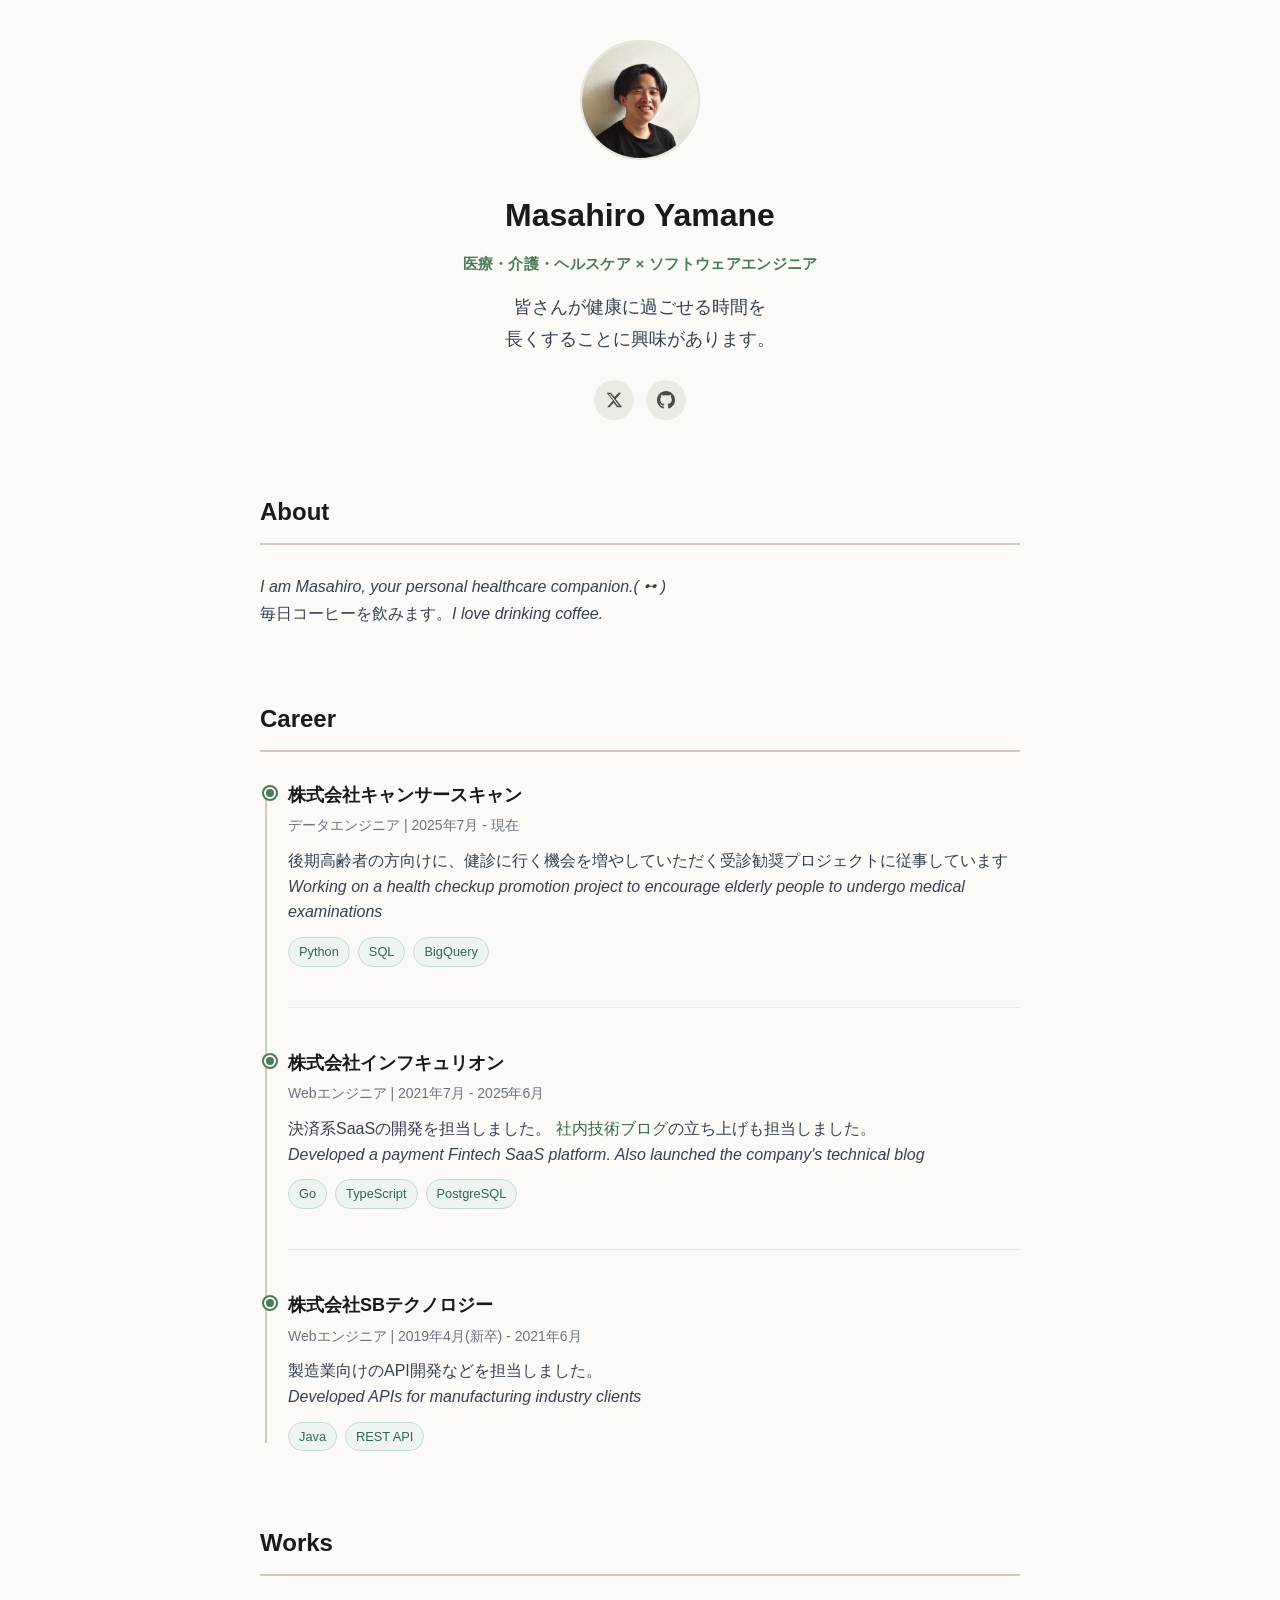
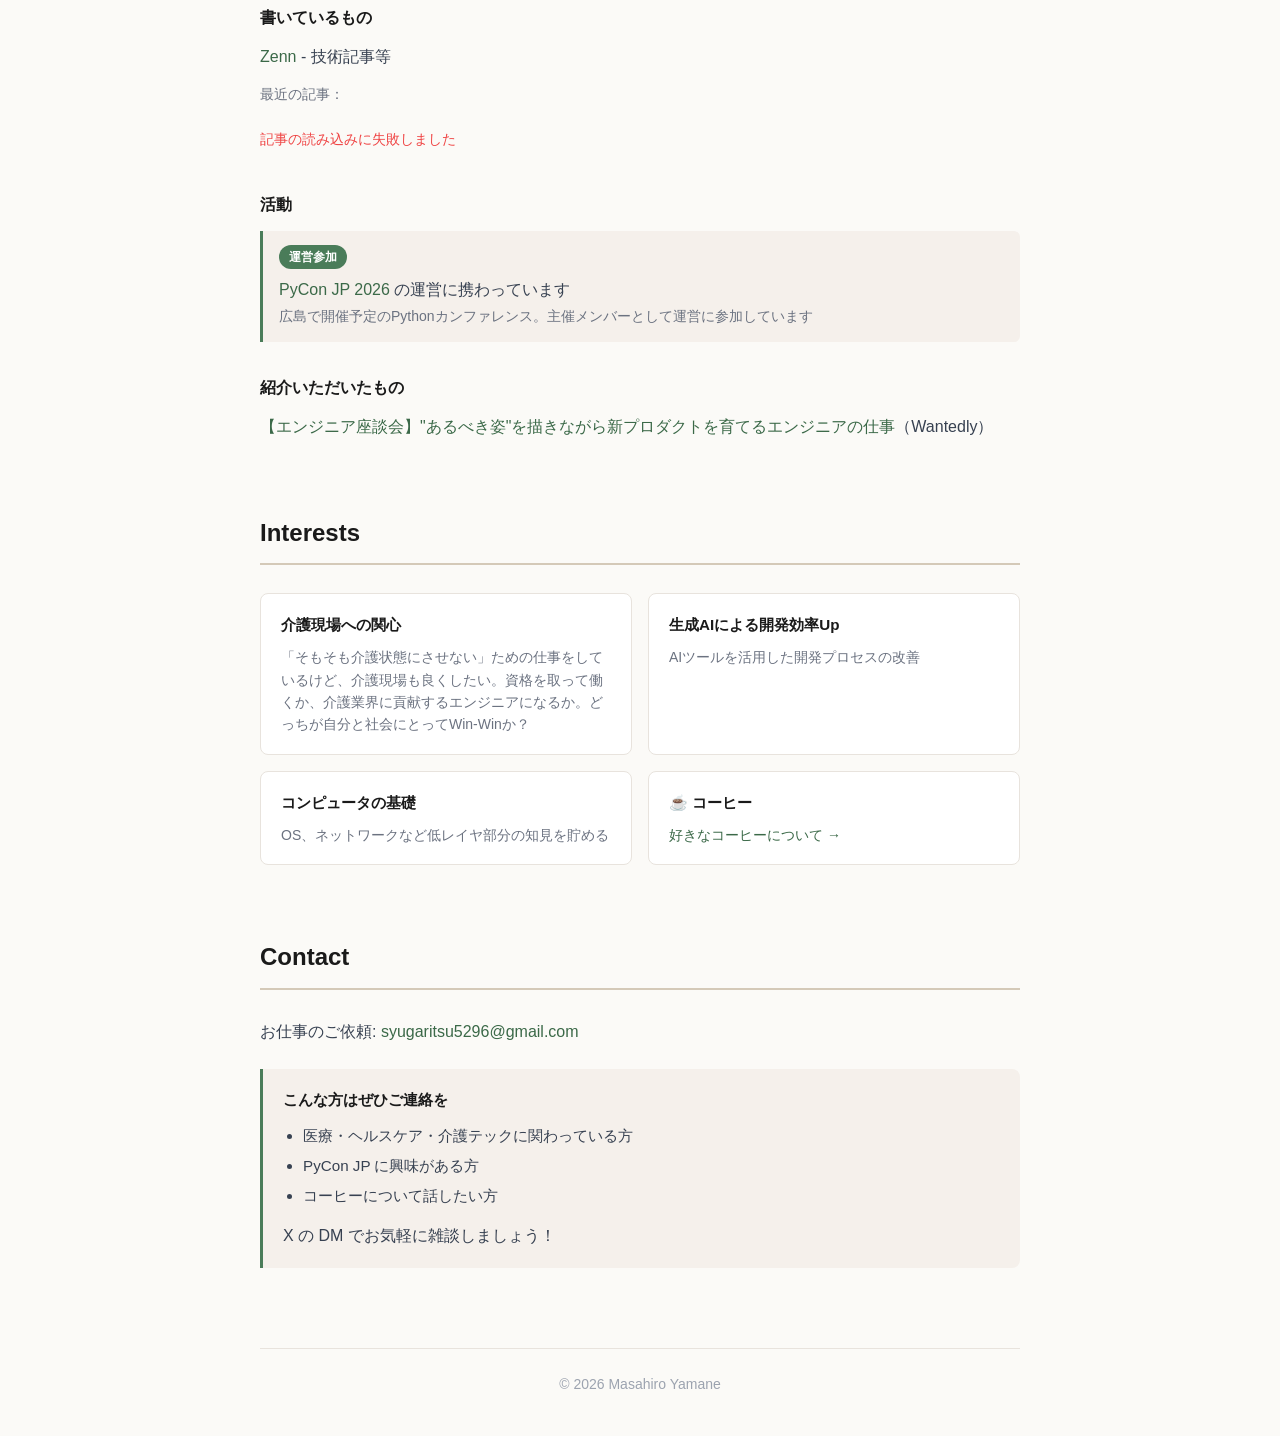
==== index.html @ 502acc9d "ポートフォリオサイトのデザインを強化し、ファーストビューのキャッチコピーやSNSリンクを追加。経歴セクションをタイムライン形式に変更し、スキルバッジを導入。興味セクションを新設し、全体のスタイルを調整" ====
<!DOCTYPE html>
<html lang="ja">
<head>
    <meta charset="UTF-8">
    <meta name="viewport" content="width=device-width, initial-scale=1.0">
    <meta name="description" content="Masahiro Yamane - Software Engineer">
    <title>Masahiro Yamane(山根正大)</title>

    <!-- Favicon -->
    <link rel="icon" type="image/x-icon" href="images/favicon.ico">
    <link rel="icon" type="image/png" sizes="32x32" href="images/favicon.png">
    <link rel="apple-touch-icon" sizes="180x180" href="images/favicon.png">

    <link rel="stylesheet" href="styles.css">
</head>
<body>
    <div class="container">
        <header>
            <div class="header-content">
                <div class="profile-image">
                    <img src="images/profile.jpg" alt="プロフィール写真">
                </div>
                <h1>Masahiro Yamane</h1>
                <p class="tagline">医療・介護・ヘルスケア × ソフトウェアエンジニア</p>
                <p class="catchphrase">皆さんが健康に過ごせる時間を<br>長くすることに興味があります。</p>
                <ul class="social-links">
                    <li>
                        <a href="https://twitter.com/hirosuban" target="_blank" class="social-icon" aria-label="X (@hirosuban)">
                            <svg xmlns="http://www.w3.org/2000/svg" width="18" height="18" viewBox="0 0 24 24" fill="currentColor" aria-hidden="true">
                                <path d="M18.244 2.25h3.308l-7.227 8.26 8.502 11.24H16.17l-4.714-6.231-5.401 6.231H2.744l7.732-8.906L2.25 2.25H8.08l4.261 5.633 5.903-5.633zm-1.161 17.52h1.833L7.084 4.126H5.117z"/>
                            </svg>
                        </a>
                    </li>
                    <li>
                        <a href="https://github.com/hirosuban" target="_blank" class="social-icon" aria-label="GitHub (@hirosuban)">
                            <svg xmlns="http://www.w3.org/2000/svg" width="18" height="18" viewBox="0 0 24 24" fill="currentColor" aria-hidden="true">
                                <path d="M12 0c-6.626 0-12 5.373-12 12 0 5.302 3.438 9.8 8.207 11.387.599.111.793-.261.793-.577v-2.234c-3.338.726-4.033-1.416-4.033-1.416-.546-1.387-1.333-1.756-1.333-1.756-1.089-.745.083-.729.083-.729 1.205.084 1.839 1.237 1.839 1.237 1.07 1.834 2.807 1.304 3.492.997.107-.775.418-1.305.762-1.604-2.665-.305-5.467-1.334-5.467-5.931 0-1.311.469-2.381 1.236-3.221-.124-.303-.535-1.524.117-3.176 0 0 1.008-.322 3.301 1.23.957-.266 1.983-.399 3.003-.404 1.02.005 2.047.138 3.006.404 2.291-1.552 3.297-1.23 3.297-1.23.653 1.653.242 2.874.118 3.176.77.84 1.235 1.911 1.235 3.221 0 4.609-2.807 5.624-5.479 5.921.43.372.823 1.102.823 2.222v3.293c0 .319.192.694.801.576 4.765-1.589 8.199-6.086 8.199-11.386 0-6.627-5.373-12-12-12z"/>
                            </svg>
                        </a>
                    </li>
                </ul>
            </div>
        </header>

        <main>
            <!-- About Section -->
            <section id="about">
                <h2>About</h2>
                <p>
                    <em>I am Masahiro, your personal healthcare companion.( ꕹ )</em><br>
                    毎日コーヒーを飲みます。<em>I love drinking coffee.</em>
                </p>
            </section>

            <!-- Career Section -->
            <section id="career">
                <h2>Career</h2>
                <div class="timeline">
                    <div class="timeline-item">
                        <div class="timeline-dot"></div>
                        <div class="timeline-content">
                            <h3>株式会社キャンサースキャン</h3>
                            <p class="role">データエンジニア | 2025年7月 - 現在</p>
                            <p class="description">
                                後期高齢者の方向けに、健診に行く機会を増やしていただく受診勧奨プロジェクトに従事しています<br>
                                <em>Working on a health checkup promotion project to encourage elderly people to undergo medical examinations</em>
                            </p>
                            <div class="skill-badges">
                                <span class="badge">Python</span>
                                <span class="badge">SQL</span>
                                <span class="badge">BigQuery</span>
                            </div>
                        </div>
                    </div>
                    <div class="timeline-item">
                        <div class="timeline-dot"></div>
                        <div class="timeline-content">
                            <h3>株式会社インフキュリオン</h3>
                            <p class="role">Webエンジニア | 2021年7月 - 2025年6月</p>
                            <p class="description">
                                決済系SaaSの開発を担当しました。
                                <a href="https://ic-techblog.hatenablog.com/" target="_blank">社内技術ブログ</a>の立ち上げも担当しました。<br>
                                <em>Developed a payment Fintech SaaS platform. Also launched the company's technical blog</em>
                            </p>
                            <div class="skill-badges">
                                <span class="badge">Go</span>
                                <span class="badge">TypeScript</span>
                                <span class="badge">PostgreSQL</span>
                            </div>
                        </div>
                    </div>
                    <div class="timeline-item">
                        <div class="timeline-dot"></div>
                        <div class="timeline-content">
                            <h3>株式会社SBテクノロジー</h3>
                            <p class="role">Webエンジニア | 2019年4月(新卒) - 2021年6月</p>
                            <p class="description">
                                製造業向けのAPI開発などを担当しました。<br>
                                <em>Developed APIs for manufacturing industry clients</em>
                            </p>
                            <div class="skill-badges">
                                <span class="badge">Java</span>
                                <span class="badge">REST API</span>
                            </div>
                        </div>
                    </div>
                </div>
            </section>

            <!-- Works Section -->
            <section id="works">
                <h2>Works</h2>
                <div class="work-category">
                    <h3>書いているもの</h3>
                    <div class="work-item">
                        <a href="https://zenn.dev/kannna5296" target="_blank">Zenn</a> - 技術記事等
                    </div>
                    <div class="recent-articles-label">
                        最近の記事：<span id="days-since-post" class="days-since-post"></span>
                    </div>
                    <div id="zenn-articles" class="zenn-articles-list">
                        <div class="loading-text">読み込み中...</div>
                    </div>
                </div>
                <div class="work-category">
                    <h3>活動</h3>
                    <div class="work-item featured-work">
                        <span class="work-badge">運営参加</span>
                        <div class="featured-work-content">
                            <a href="https://2026.pycon.jp/" target="_blank">PyCon JP 2026</a> の運営に携わっています<br>
                            <span class="featured-work-desc">広島で開催予定のPythonカンファレンス。主催メンバーとして運営に参加しています</span>
                        </div>
                    </div>
                </div>
                <div class="work-category">
                    <h3>紹介いただいたもの</h3>
                    <div class="work-item">
                        <a href="https://www.wantedly.com/companies/infcurion/post_articles/379217" target="_blank">【エンジニア座談会】"あるべき姿"を描きながら新プロダクトを育てるエンジニアの仕事</a>（Wantedly）
                    </div>
                </div>
            </section>

            <!-- Interests Section -->
            <section id="interests">
                <h2>Interests</h2>
                <div class="interests-grid">
                    <div class="interest-card">
                        <h3>介護現場への関心</h3>
                        <p>「そもそも介護状態にさせない」ための仕事をしているけど、介護現場も良くしたい。資格を取って働くか、介護業界に貢献するエンジニアになるか。どっちが自分と社会にとってWin-Winか？</p>
                    </div>
                    <div class="interest-card">
                        <h3>生成AIによる開発効率Up</h3>
                        <p>AIツールを活用した開発プロセスの改善</p>
                    </div>
                    <div class="interest-card">
                        <h3>コンピュータの基礎</h3>
                        <p>OS、ネットワークなど低レイヤ部分の知見を貯める</p>
                    </div>
                    <div class="interest-card">
                        <h3>☕ コーヒー</h3>
                        <p><a href="coffee-research.html">好きなコーヒーについて →</a></p>
                    </div>
                </div>
            </section>

            <!-- Contact Section -->
            <section id="contact">
                <h2>Contact</h2>
                <p>お仕事のご依頼: <a href="mailto:syugaritsu5296@gmail.com">syugaritsu5296@gmail.com</a></p>
                <div class="contact-callout">
                    <p class="contact-callout-title">こんな方はぜひご連絡を</p>
                    <ul>
                        <li>医療・ヘルスケア・介護テックに関わっている方</li>
                        <li>PyCon JP に興味がある方</li>
                        <li>コーヒーについて話したい方</li>
                    </ul>
                    <p>X の DM でお気軽に雑談しましょう！</p>
                </div>
            </section>
        </main>

        <footer>
            <p>&copy; 2026 Masahiro Yamane</p>
        </footer>
    </div>
    <script src="script.js"></script>
</body>
</html>
---- styles.css ----
/* ========================================
   リセット & 基本設定
   ======================================== */
* {
    margin: 0;
    padding: 0;
    box-sizing: border-box;
}

html {
    scroll-behavior: smooth;
}

body {
    font-family: -apple-system, BlinkMacSystemFont, "Segoe UI", "Noto Sans JP", "Hiragino Kaku Gothic ProN", "Yu Gothic", sans-serif;
    font-size: 16px;
    line-height: 1.7;
    color: #1a1a1a;
    background-color: #fbfaf7;
    -webkit-font-smoothing: antialiased;
    -moz-osx-font-smoothing: grayscale;
}

/* ========================================
   コンテナ & レイアウト
   ======================================== */
.container {
    max-width: 800px;
    margin: 0 auto;
    padding: 40px 20px;
}

/* ========================================
   リンク
   ======================================== */
a {
    color: #3b6948;
    text-decoration: none;
    transition: color 0.2s ease;
}

a:hover {
    color: #2d5238;
    text-decoration: underline;
}

/* ========================================
   ヘッダー
   ======================================== */
header {
    margin-bottom: 72px;
}

.header-content {
    text-align: center;
}

.profile-image {
    margin-bottom: 20px;
}

.profile-image img {
    width: 120px;
    height: 120px;
    border-radius: 50%;
    object-fit: cover;
    border: 2px solid #e8e3dd;
}

h1 {
    font-size: 2rem;
    font-weight: 700;
    margin-bottom: 8px;
    color: #1a1a1a;
}

.tagline {
    font-size: 0.95rem;
    color: #4a7c59;
    font-weight: 600;
    margin-bottom: 16px;
    letter-spacing: 0.02em;
}

.catchphrase {
    font-size: 1.1rem;
    color: #374151;
    font-weight: 500;
    line-height: 1.8;
    margin-bottom: 24px;
    max-width: 480px;
    margin-left: auto;
    margin-right: auto;
}

/* ========================================
   ソーシャルアイコン
   ======================================== */
.social-links {
    list-style: none;
    display: flex;
    justify-content: center;
    gap: 12px;
    margin-top: 8px;
}

.social-icon {
    display: inline-flex;
    align-items: center;
    justify-content: center;
    width: 40px;
    height: 40px;
    border-radius: 50%;
    background-color: #edeae3;
    color: #4a4a4a;
    text-decoration: none;
    transition: background-color 0.2s ease, color 0.2s ease;
}

.social-icon:hover {
    background-color: #4a7c59;
    color: #ffffff;
    text-decoration: none;
}

/* ========================================
   セクション
   ======================================== */
section {
    margin-bottom: 72px;
}

section h2 {
    font-size: 1.5rem;
    font-weight: 600;
    margin-bottom: 28px;
    color: #1a1a1a;
    border-bottom: 2px solid #d4c9b8;
    padding-bottom: 10px;
}

section p {
    margin-bottom: 16px;
    color: #374151;
}

/* ========================================
   タイムライン（Career）
   ======================================== */
.timeline {
    position: relative;
    padding-left: 28px;
}

.timeline::before {
    content: '';
    position: absolute;
    left: 5px;
    top: 8px;
    bottom: 8px;
    width: 2px;
    background-color: #d4c9b8;
}

.timeline-item {
    position: relative;
    margin-bottom: 40px;
    padding-bottom: 40px;
    border-bottom: 1px solid #ede8e0;
}

.timeline-item:last-child {
    border-bottom: none;
    margin-bottom: 0;
    padding-bottom: 0;
}

.timeline-dot {
    position: absolute;
    left: -24px;
    top: 7px;
    width: 12px;
    height: 12px;
    border-radius: 50%;
    background-color: #4a7c59;
    border: 2px solid #fbfaf7;
    box-shadow: 0 0 0 2px #4a7c59;
}

.timeline-content h3 {
    font-size: 1.125rem;
    font-weight: 600;
    margin-bottom: 4px;
    color: #1a1a1a;
}

.timeline-content .role {
    font-size: 0.875rem;
    color: #6b7280;
    margin-bottom: 10px;
}

.timeline-content .description {
    color: #374151;
    line-height: 1.6;
    margin-bottom: 12px;
}

/* ========================================
   スキルバッジ
   ======================================== */
.skill-badges {
    display: flex;
    flex-wrap: wrap;
    gap: 8px;
    margin-top: 4px;
}

.badge {
    display: inline-block;
    padding: 3px 10px;
    background-color: #eef4f0;
    color: #2d6a4f;
    border: 1px solid #c5ddd0;
    border-radius: 999px;
    font-size: 0.8rem;
    font-weight: 500;
}

/* ========================================
   Works セクション
   ======================================== */
.work-category {
    margin-bottom: 32px;
}

.work-category h3 {
    font-size: 1rem;
    font-weight: 600;
    margin-bottom: 12px;
    color: #1a1a1a;
}

.work-item {
    margin-bottom: 12px;
    color: #374151;
}

.featured-work {
    background-color: #f5f0eb;
    border-left: 3px solid #4a7c59;
    padding: 14px 16px;
    border-radius: 0 6px 6px 0;
    display: flex;
    flex-direction: column;
    gap: 8px;
}

.work-badge {
    display: inline-block;
    padding: 2px 10px;
    background-color: #4a7c59;
    color: #ffffff;
    border-radius: 999px;
    font-size: 0.75rem;
    font-weight: 600;
    width: fit-content;
}

.featured-work-content {
    color: #374151;
    line-height: 1.6;
}

.featured-work-desc {
    font-size: 0.875rem;
    color: #6b7280;
}

/* ========================================
   Zenn記事カード
   ======================================== */
.recent-articles-label {
    font-size: 0.9rem;
    color: #6b7280;
    margin-top: 8px;
    margin-bottom: 12px;
}

.days-since-post {
    font-weight: 400;
    margin-left: 4px;
}

.days-number {
    color: #d97706;
    font-weight: 600;
}

.zenn-articles-list {
    display: flex;
    flex-direction: column;
    gap: 10px;
}

.loading-text,
.error-text {
    font-size: 0.9rem;
    color: #6b7280;
    padding: 8px 0;
}

.error-text {
    color: #ef4444;
}

.article-card {
    display: flex;
    align-items: center;
    gap: 16px;
    padding: 14px 16px;
    background-color: #ffffff;
    border: 1px solid #e8e3dd;
    border-radius: 8px;
    text-decoration: none;
    color: #374151;
    transition: border-color 0.2s, box-shadow 0.2s, background-color 0.2s;
}

.article-card:hover {
    border-color: #4a7c59;
    box-shadow: 0 2px 8px rgba(74, 124, 89, 0.12);
    background-color: #f9fdfb;
    color: #374151;
    text-decoration: none;
}

.article-card .article-date {
    font-size: 0.82rem;
    color: #9ca3af;
    min-width: 80px;
    flex-shrink: 0;
}

.article-card .article-title {
    font-size: 0.95rem;
    flex: 1;
    line-height: 1.5;
}

.article-card .article-arrow {
    color: #c4bfb8;
    font-size: 0.9rem;
    flex-shrink: 0;
    transition: color 0.2s, transform 0.2s;
}

.article-card:hover .article-arrow {
    color: #4a7c59;
    transform: translateX(2px) translateY(-2px);
}

/* ========================================
   Interests セクション
   ======================================== */
.interests-grid {
    display: grid;
    grid-template-columns: 1fr 1fr;
    gap: 16px;
}

.interest-card {
    background-color: #ffffff;
    border: 1px solid #e8e3dd;
    border-radius: 8px;
    padding: 18px 20px;
}

.interest-card h3 {
    font-size: 0.95rem;
    font-weight: 600;
    color: #1a1a1a;
    margin-bottom: 8px;
}

.interest-card p {
    font-size: 0.875rem;
    color: #6b7280;
    line-height: 1.6;
    margin-bottom: 0;
}

/* ========================================
   Contact セクション
   ======================================== */
#contact a {
    color: #3b6948;
}

#contact a:hover {
    color: #2d5238;
}

.contact-callout {
    margin-top: 24px;
    background-color: #f5f0eb;
    border-left: 3px solid #4a7c59;
    padding: 18px 20px;
    border-radius: 0 8px 8px 0;
}

.contact-callout-title {
    font-weight: 600;
    color: #1a1a1a;
    margin-bottom: 10px;
    font-size: 0.95rem;
}

.contact-callout ul {
    padding-left: 20px;
    margin-bottom: 14px;
    color: #374151;
}

.contact-callout li {
    margin-bottom: 4px;
    font-size: 0.95rem;
}

.contact-callout p:last-child {
    margin-bottom: 0;
}

/* ========================================
   フッター
   ======================================== */
footer {
    margin-top: 80px;
    padding-top: 24px;
    border-top: 1px solid #e8e3dd;
    text-align: center;
}

footer p {
    font-size: 0.875rem;
    color: #9ca3af;
}

/* ========================================
   レスポンシブデザイン
   ======================================== */
@media (max-width: 768px) {
    .container {
        padding: 24px 16px;
    }

    h1 {
        font-size: 1.75rem;
    }

    section h2 {
        font-size: 1.25rem;
    }

    .profile-image img {
        width: 100px;
        height: 100px;
    }

    .interests-grid {
        grid-template-columns: 1fr;
    }
}

@media (max-width: 480px) {
    body {
        font-size: 15px;
    }

    h1 {
        font-size: 1.5rem;
    }

    section {
        margin-bottom: 56px;
    }

    .timeline-item {
        margin-bottom: 28px;
        padding-bottom: 28px;
    }

    .article-card {
        gap: 10px;
        padding: 12px 14px;
    }

    .article-card .article-date {
        min-width: 68px;
    }
}
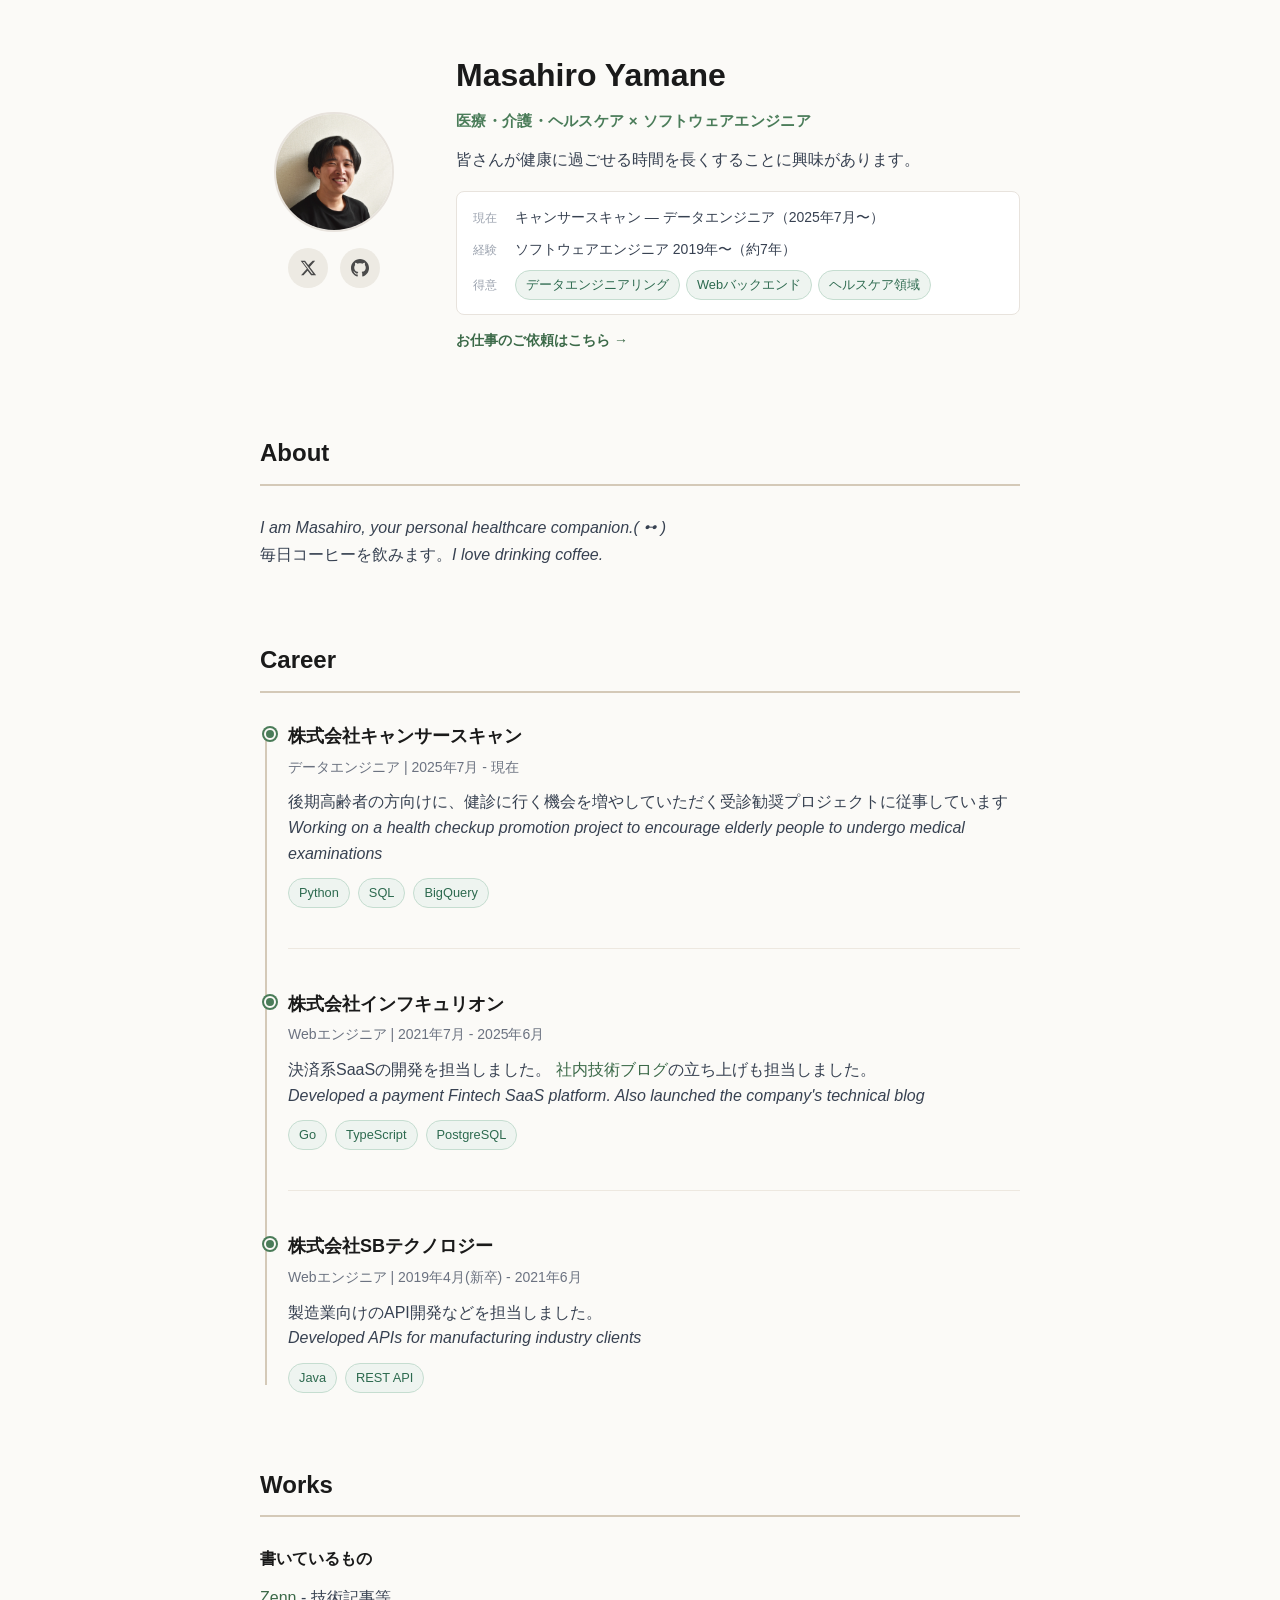
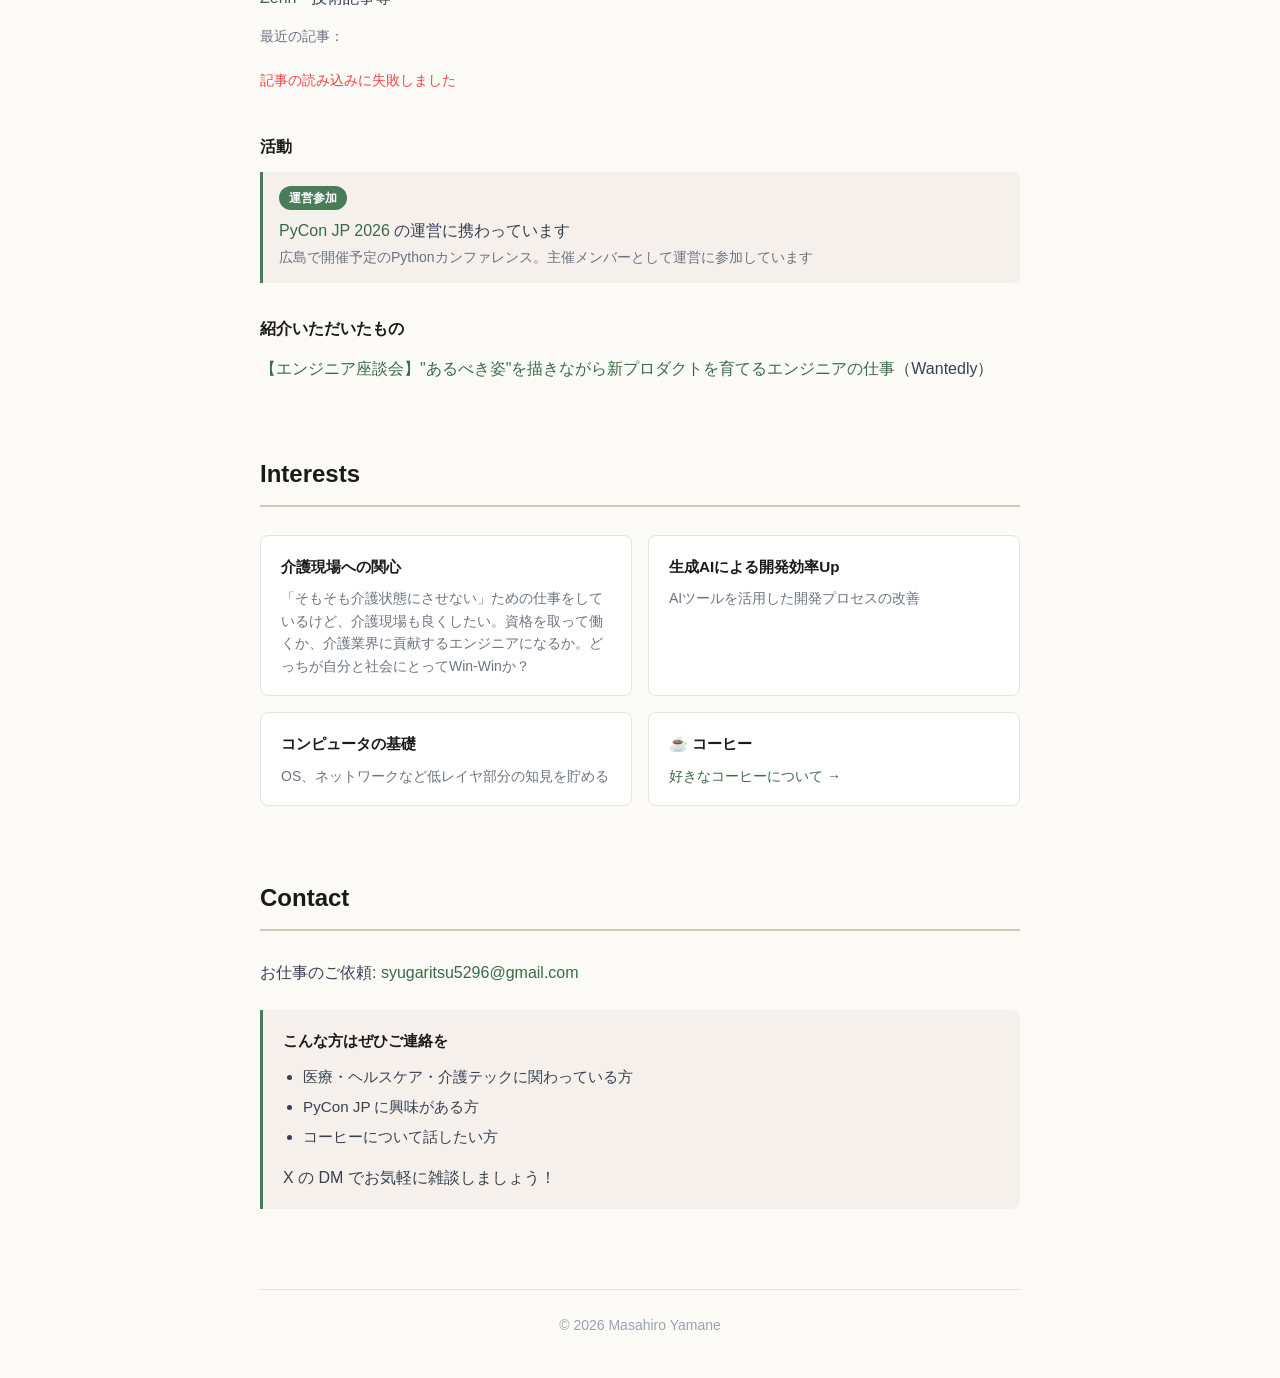
==== commit 1001e49d: "ヒーローセクションのデザインを改良し、プロフィール画像、キャッチコピー、SNSリンクを追加。ヒーローサマリーを新設し、全体のスタイルを調整。" ====
--- a/index.html
+++ b/index.html
@@ -16,29 +16,52 @@
 <body>
     <div class="container">
         <header>
-            <div class="header-content">
-                <div class="profile-image">
-                    <img src="images/profile.jpg" alt="プロフィール写真">
-                </div>
-                <h1>Masahiro Yamane</h1>
-                <p class="tagline">医療・介護・ヘルスケア × ソフトウェアエンジニア</p>
-                <p class="catchphrase">皆さんが健康に過ごせる時間を<br>長くすることに興味があります。</p>
-                <ul class="social-links">
-                    <li>
-                        <a href="https://twitter.com/hirosuban" target="_blank" class="social-icon" aria-label="X (@hirosuban)">
-                            <svg xmlns="http://www.w3.org/2000/svg" width="18" height="18" viewBox="0 0 24 24" fill="currentColor" aria-hidden="true">
-                                <path d="M18.244 2.25h3.308l-7.227 8.26 8.502 11.24H16.17l-4.714-6.231-5.401 6.231H2.744l7.732-8.906L2.25 2.25H8.08l4.261 5.633 5.903-5.633zm-1.161 17.52h1.833L7.084 4.126H5.117z"/>
-                            </svg>
-                        </a>
-                    </li>
-                    <li>
-                        <a href="https://github.com/hirosuban" target="_blank" class="social-icon" aria-label="GitHub (@hirosuban)">
-                            <svg xmlns="http://www.w3.org/2000/svg" width="18" height="18" viewBox="0 0 24 24" fill="currentColor" aria-hidden="true">
-                                <path d="M12 0c-6.626 0-12 5.373-12 12 0 5.302 3.438 9.8 8.207 11.387.599.111.793-.261.793-.577v-2.234c-3.338.726-4.033-1.416-4.033-1.416-.546-1.387-1.333-1.756-1.333-1.756-1.089-.745.083-.729.083-.729 1.205.084 1.839 1.237 1.839 1.237 1.07 1.834 2.807 1.304 3.492.997.107-.775.418-1.305.762-1.604-2.665-.305-5.467-1.334-5.467-5.931 0-1.311.469-2.381 1.236-3.221-.124-.303-.535-1.524.117-3.176 0 0 1.008-.322 3.301 1.23.957-.266 1.983-.399 3.003-.404 1.02.005 2.047.138 3.006.404 2.291-1.552 3.297-1.23 3.297-1.23.653 1.653.242 2.874.118 3.176.77.84 1.235 1.911 1.235 3.221 0 4.609-2.807 5.624-5.479 5.921.43.372.823 1.102.823 2.222v3.293c0 .319.192.694.801.576 4.765-1.589 8.199-6.086 8.199-11.386 0-6.627-5.373-12-12-12z"/>
-                            </svg>
-                        </a>
-                    </li>
-                </ul>
+            <div class="hero">
+                <div class="hero-left">
+                    <div class="profile-image">
+                        <img src="images/profile.jpg" alt="プロフィール写真">
+                    </div>
+                    <ul class="social-links">
+                        <li>
+                            <a href="https://twitter.com/hirosuban" target="_blank" class="social-icon" aria-label="X (@hirosuban)">
+                                <svg xmlns="http://www.w3.org/2000/svg" width="18" height="18" viewBox="0 0 24 24" fill="currentColor" aria-hidden="true">
+                                    <path d="M18.244 2.25h3.308l-7.227 8.26 8.502 11.24H16.17l-4.714-6.231-5.401 6.231H2.744l7.732-8.906L2.25 2.25H8.08l4.261 5.633 5.903-5.633zm-1.161 17.52h1.833L7.084 4.126H5.117z"/>
+                                </svg>
+                            </a>
+                        </li>
+                        <li>
+                            <a href="https://github.com/hirosuban" target="_blank" class="social-icon" aria-label="GitHub (@hirosuban)">
+                                <svg xmlns="http://www.w3.org/2000/svg" width="18" height="18" viewBox="0 0 24 24" fill="currentColor" aria-hidden="true">
+                                    <path d="M12 0c-6.626 0-12 5.373-12 12 0 5.302 3.438 9.8 8.207 11.387.599.111.793-.261.793-.577v-2.234c-3.338.726-4.033-1.416-4.033-1.416-.546-1.387-1.333-1.756-1.333-1.756-1.089-.745.083-.729.083-.729 1.205.084 1.839 1.237 1.839 1.237 1.07 1.834 2.807 1.304 3.492.997.107-.775.418-1.305.762-1.604-2.665-.305-5.467-1.334-5.467-5.931 0-1.311.469-2.381 1.236-3.221-.124-.303-.535-1.524.117-3.176 0 0 1.008-.322 3.301 1.23.957-.266 1.983-.399 3.003-.404 1.02.005 2.047.138 3.006.404 2.291-1.552 3.297-1.23 3.297-1.23.653 1.653.242 2.874.118 3.176.77.84 1.235 1.911 1.235 3.221 0 4.609-2.807 5.624-5.479 5.921.43.372.823 1.102.823 2.222v3.293c0 .319.192.694.801.576 4.765-1.589 8.199-6.086 8.199-11.386 0-6.627-5.373-12-12-12z"/>
+                                </svg>
+                            </a>
+                        </li>
+                    </ul>
+                </div>
+                <div class="hero-right">
+                    <h1>Masahiro Yamane</h1>
+                    <p class="tagline">医療・介護・ヘルスケア × ソフトウェアエンジニア</p>
+                    <p class="catchphrase">皆さんが健康に過ごせる時間を長くすることに興味があります。</p>
+                    <div class="hero-summary">
+                        <div class="summary-row">
+                            <span class="summary-label">現在</span>
+                            <span>キャンサースキャン — データエンジニア（2025年7月〜）</span>
+                        </div>
+                        <div class="summary-row">
+                            <span class="summary-label">経験</span>
+                            <span>ソフトウェアエンジニア 2019年〜（約7年）</span>
+                        </div>
+                        <div class="summary-row">
+                            <span class="summary-label">得意</span>
+                            <div class="summary-badges">
+                                <span class="badge">データエンジニアリング</span>
+                                <span class="badge">Webバックエンド</span>
+                                <span class="badge">ヘルスケア領域</span>
+                            </div>
+                        </div>
+                    </div>
+                    <a href="#contact" class="hero-contact-link">お仕事のご依頼はこちら →</a>
+                </div>
             </div>
         </header>
 
--- a/styles.css
+++ b/styles.css
@@ -45,18 +45,31 @@
 }
 
 /* ========================================
-   ヘッダー
+   ヘッダー / ヒーロー
    ======================================== */
 header {
     margin-bottom: 72px;
 }
 
-.header-content {
-    text-align: center;
-}
-
-.profile-image {
-    margin-bottom: 20px;
+.hero {
+    display: flex;
+    gap: 48px;
+    align-items: center;
+    padding: 8px 0;
+}
+
+.hero-left {
+    width: 148px;
+    flex-shrink: 0;
+    display: flex;
+    flex-direction: column;
+    align-items: center;
+    gap: 16px;
+}
+
+.hero-right {
+    flex: 1;
+    text-align: left;
 }
 
 .profile-image img {
@@ -65,12 +78,13 @@
     border-radius: 50%;
     object-fit: cover;
     border: 2px solid #e8e3dd;
+    display: block;
 }
 
 h1 {
     font-size: 2rem;
     font-weight: 700;
-    margin-bottom: 8px;
+    margin-bottom: 6px;
     color: #1a1a1a;
 }
 
@@ -78,19 +92,66 @@
     font-size: 0.95rem;
     color: #4a7c59;
     font-weight: 600;
-    margin-bottom: 16px;
+    margin-bottom: 12px;
     letter-spacing: 0.02em;
 }
 
 .catchphrase {
-    font-size: 1.1rem;
+    font-size: 1rem;
     color: #374151;
     font-weight: 500;
-    line-height: 1.8;
-    margin-bottom: 24px;
-    max-width: 480px;
-    margin-left: auto;
-    margin-right: auto;
+    line-height: 1.7;
+    margin-bottom: 0;
+}
+
+/* ========================================
+   ヒーローサマリー（仕事を頼む人向け）
+   ======================================== */
+.hero-summary {
+    margin-top: 18px;
+    display: flex;
+    flex-direction: column;
+    gap: 8px;
+    padding: 14px 16px;
+    background-color: #ffffff;
+    border: 1px solid #e8e3dd;
+    border-radius: 8px;
+}
+
+.summary-row {
+    display: flex;
+    align-items: baseline;
+    gap: 12px;
+    font-size: 0.875rem;
+    color: #374151;
+}
+
+.summary-label {
+    color: #9ca3af;
+    font-size: 0.78rem;
+    min-width: 2.4em;
+    flex-shrink: 0;
+}
+
+.summary-badges {
+    display: flex;
+    flex-wrap: wrap;
+    gap: 6px;
+}
+
+.hero-contact-link {
+    display: inline-block;
+    margin-top: 14px;
+    font-size: 0.875rem;
+    font-weight: 600;
+    color: #3b6948;
+    text-decoration: none;
+    transition: color 0.2s;
+}
+
+.hero-contact-link:hover {
+    color: #2d5238;
+    text-decoration: underline;
 }
 
 /* ========================================
@@ -101,7 +162,6 @@
     display: flex;
     justify-content: center;
     gap: 12px;
-    margin-top: 8px;
 }
 
 .social-icon {
@@ -472,6 +532,32 @@
     }
 }
 
+@media (max-width: 640px) {
+    .hero {
+        flex-direction: column;
+        gap: 24px;
+    }
+
+    .hero-left {
+        width: auto;
+    }
+
+    .hero-right {
+        text-align: center;
+        width: 100%;
+    }
+
+    .summary-row {
+        justify-content: flex-start;
+        text-align: left;
+    }
+
+    .hero-contact-link {
+        display: block;
+        text-align: center;
+    }
+}
+
 @media (max-width: 480px) {
     body {
         font-size: 15px;
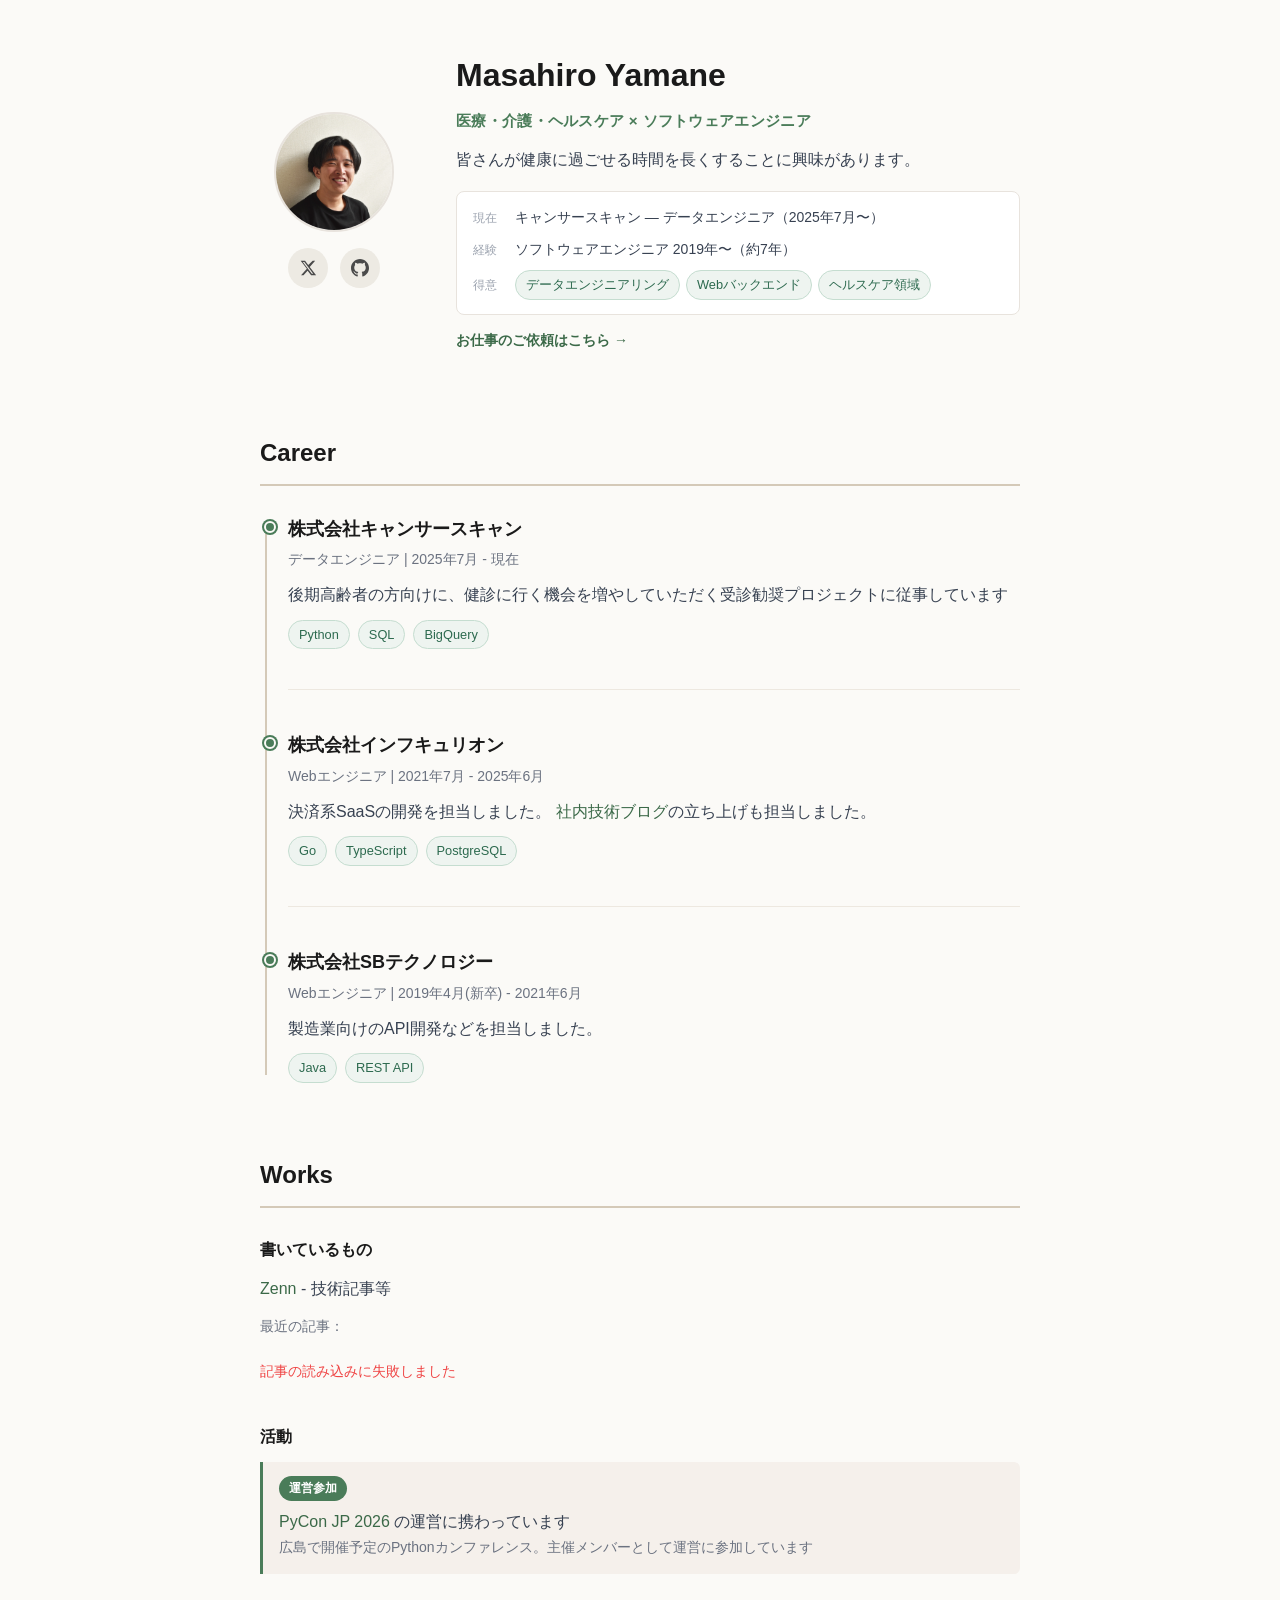
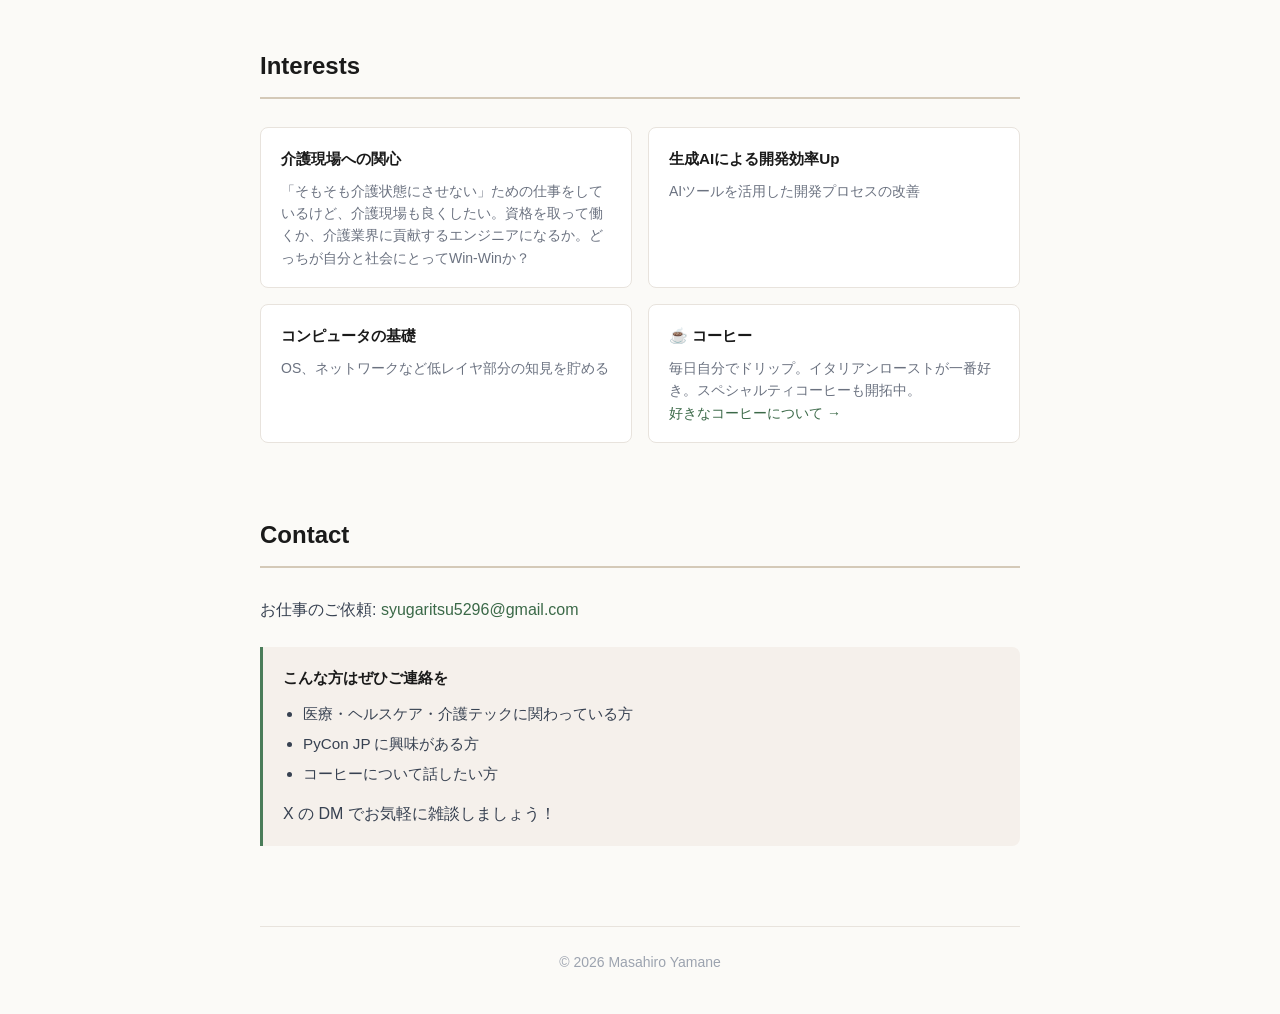
==== commit 0391146e: "Aboutセクションを削除し、キャリアセクションの説明文を簡略化。興味セクションにコーヒーに関する詳細を追加。" ====
--- a/index.html
+++ b/index.html
@@ -66,15 +66,6 @@
         </header>
 
         <main>
-            <!-- About Section -->
-            <section id="about">
-                <h2>About</h2>
-                <p>
-                    <em>I am Masahiro, your personal healthcare companion.( ꕹ )</em><br>
-                    毎日コーヒーを飲みます。<em>I love drinking coffee.</em>
-                </p>
-            </section>
-
             <!-- Career Section -->
             <section id="career">
                 <h2>Career</h2>
@@ -85,8 +76,7 @@
                             <h3>株式会社キャンサースキャン</h3>
                             <p class="role">データエンジニア | 2025年7月 - 現在</p>
                             <p class="description">
-                                後期高齢者の方向けに、健診に行く機会を増やしていただく受診勧奨プロジェクトに従事しています<br>
-                                <em>Working on a health checkup promotion project to encourage elderly people to undergo medical examinations</em>
+                                後期高齢者の方向けに、健診に行く機会を増やしていただく受診勧奨プロジェクトに従事しています
                             </p>
                             <div class="skill-badges">
                                 <span class="badge">Python</span>
@@ -102,8 +92,7 @@
                             <p class="role">Webエンジニア | 2021年7月 - 2025年6月</p>
                             <p class="description">
                                 決済系SaaSの開発を担当しました。
-                                <a href="https://ic-techblog.hatenablog.com/" target="_blank">社内技術ブログ</a>の立ち上げも担当しました。<br>
-                                <em>Developed a payment Fintech SaaS platform. Also launched the company's technical blog</em>
+                                <a href="https://ic-techblog.hatenablog.com/" target="_blank">社内技術ブログ</a>の立ち上げも担当しました。
                             </p>
                             <div class="skill-badges">
                                 <span class="badge">Go</span>
@@ -118,8 +107,7 @@
                             <h3>株式会社SBテクノロジー</h3>
                             <p class="role">Webエンジニア | 2019年4月(新卒) - 2021年6月</p>
                             <p class="description">
-                                製造業向けのAPI開発などを担当しました。<br>
-                                <em>Developed APIs for manufacturing industry clients</em>
+                                製造業向けのAPI開発などを担当しました。
                             </p>
                             <div class="skill-badges">
                                 <span class="badge">Java</span>
@@ -155,12 +143,7 @@
                         </div>
                     </div>
                 </div>
-                <div class="work-category">
-                    <h3>紹介いただいたもの</h3>
-                    <div class="work-item">
-                        <a href="https://www.wantedly.com/companies/infcurion/post_articles/379217" target="_blank">【エンジニア座談会】"あるべき姿"を描きながら新プロダクトを育てるエンジニアの仕事</a>（Wantedly）
-                    </div>
-                </div>
+
             </section>
 
             <!-- Interests Section -->
@@ -181,6 +164,7 @@
                     </div>
                     <div class="interest-card">
                         <h3>☕ コーヒー</h3>
+                        <p>毎日自分でドリップ。イタリアンローストが一番好き。スペシャルティコーヒーも開拓中。</p>
                         <p><a href="coffee-research.html">好きなコーヒーについて →</a></p>
                     </div>
                 </div>
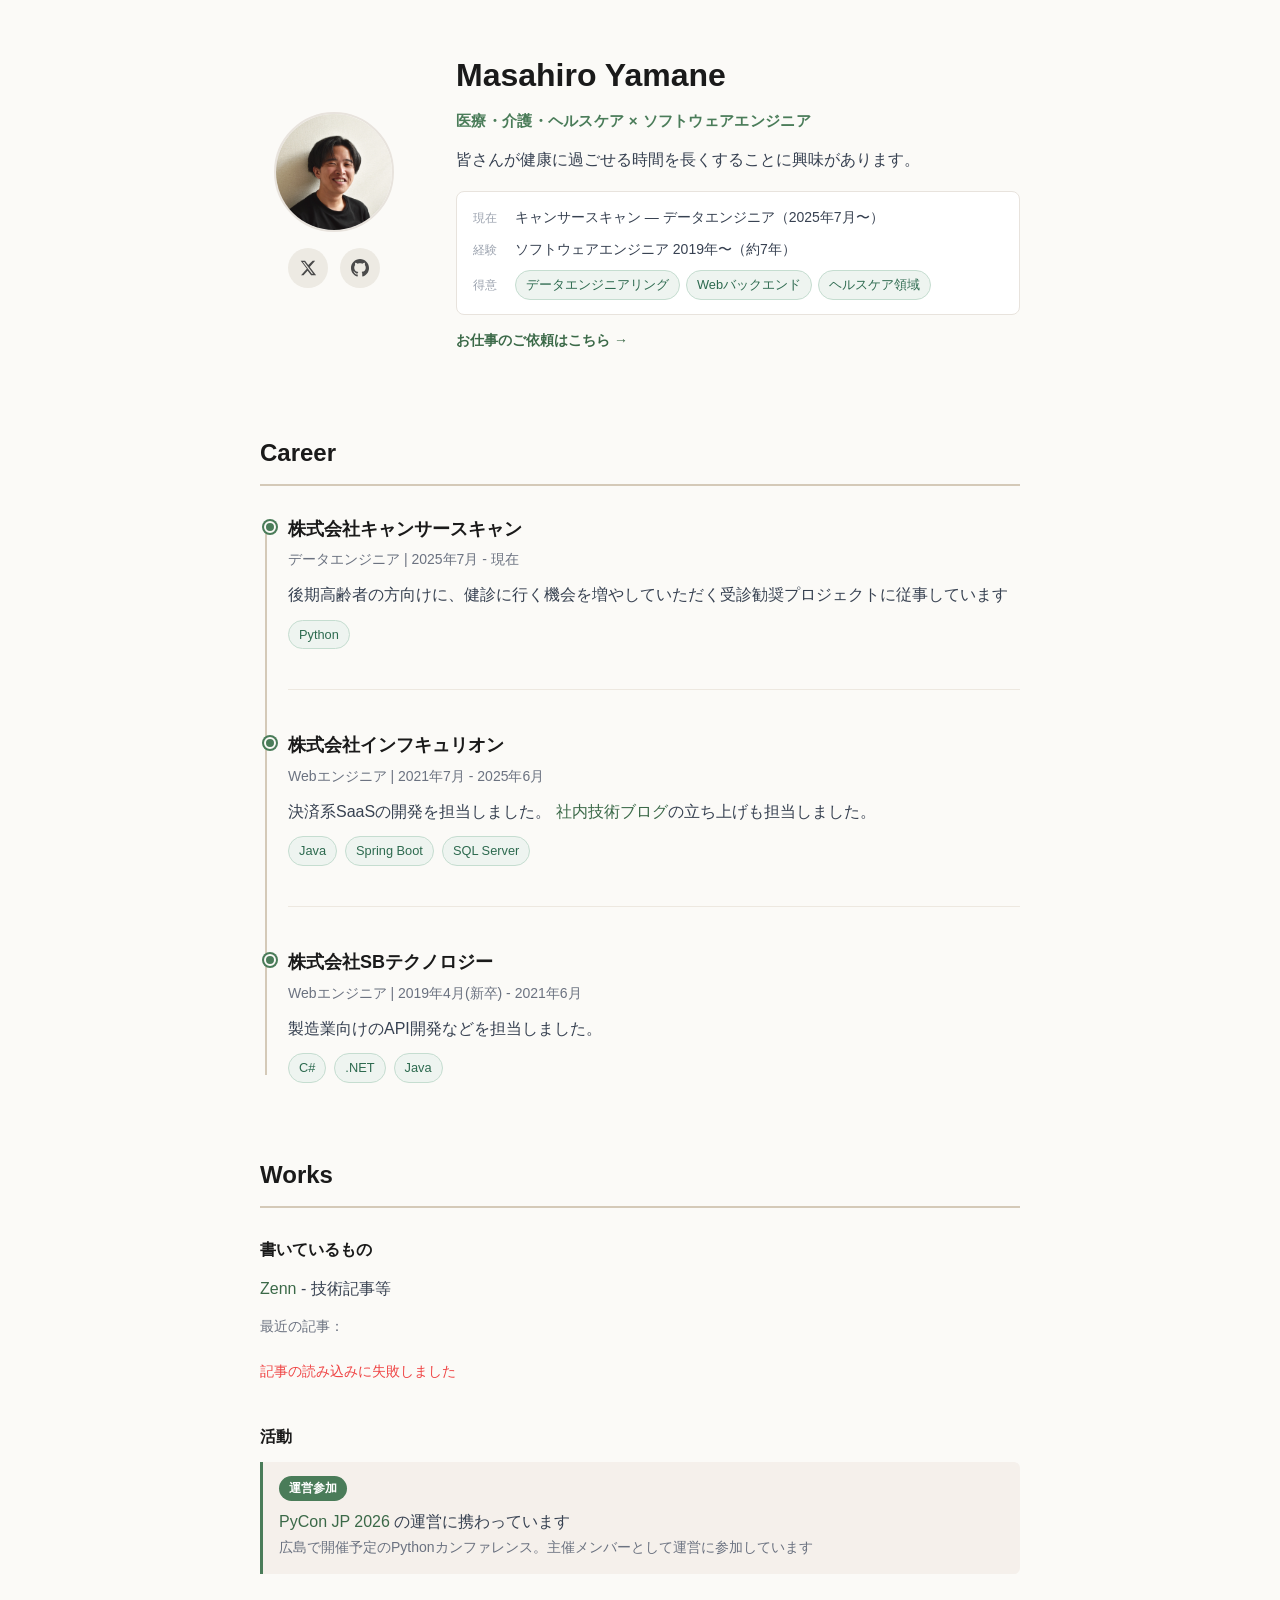
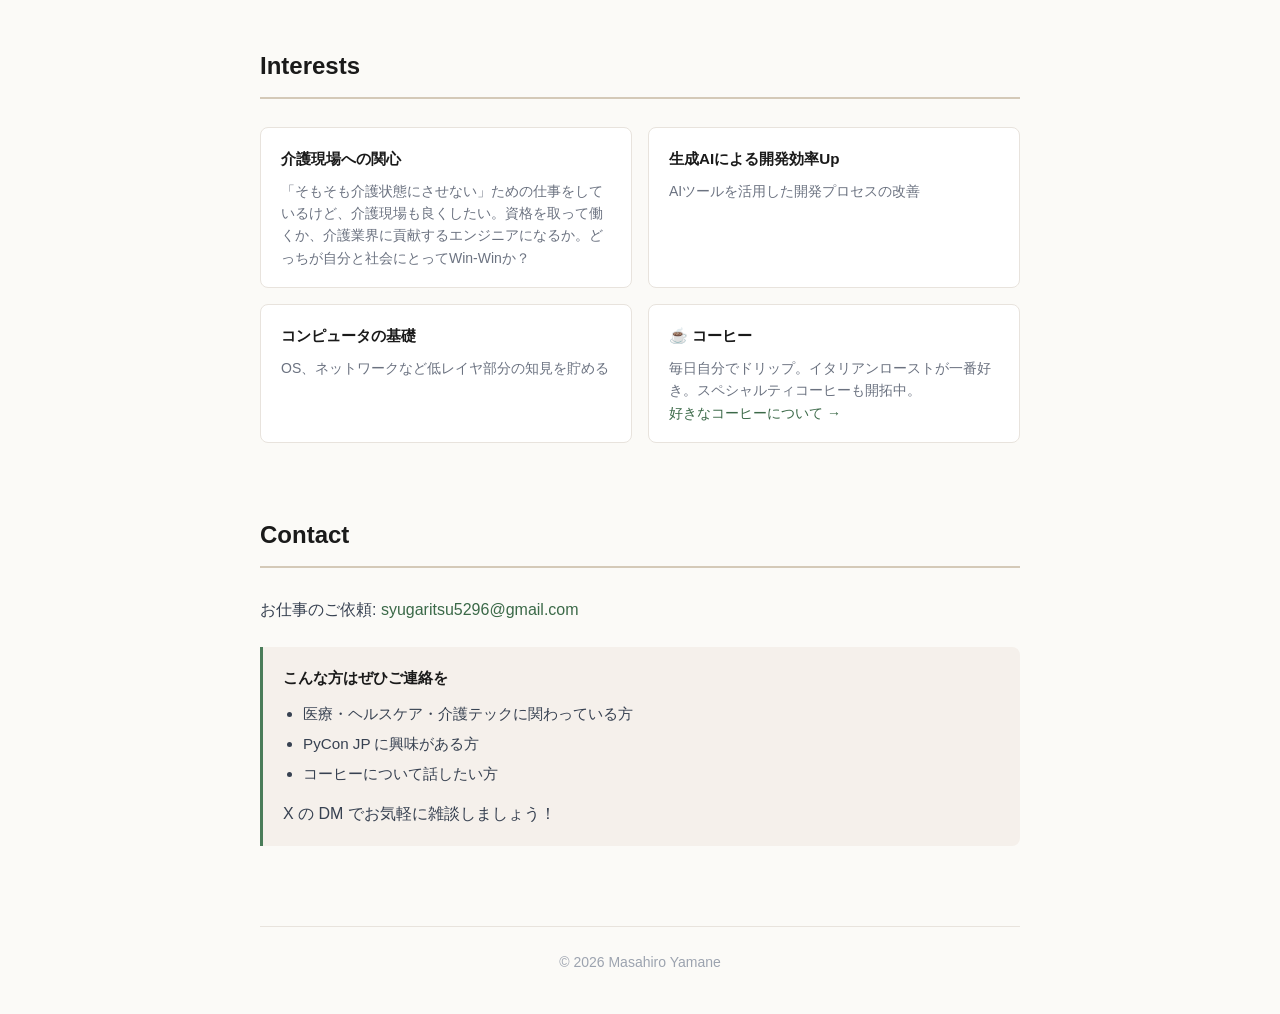
==== commit a1f0073e: "スキルバッジを更新し、Go、TypeScript、PostgreSQLをJava、Spring Boot、SQL Server、C#、.NETに置き換えました。" ====
--- a/index.html
+++ b/index.html
@@ -80,8 +80,6 @@
                             </p>
                             <div class="skill-badges">
                                 <span class="badge">Python</span>
-                                <span class="badge">SQL</span>
-                                <span class="badge">BigQuery</span>
                             </div>
                         </div>
                     </div>
@@ -95,9 +93,9 @@
                                 <a href="https://ic-techblog.hatenablog.com/" target="_blank">社内技術ブログ</a>の立ち上げも担当しました。
                             </p>
                             <div class="skill-badges">
-                                <span class="badge">Go</span>
-                                <span class="badge">TypeScript</span>
-                                <span class="badge">PostgreSQL</span>
+                                <span class="badge">Java</span>
+                                <span class="badge">Spring Boot</span>
+                                <span class="badge">SQL Server</span>
                             </div>
                         </div>
                     </div>
@@ -110,8 +108,9 @@
                                 製造業向けのAPI開発などを担当しました。
                             </p>
                             <div class="skill-badges">
+                                <span class="badge">C#</span>
+                                <span class="badge">.NET</span>
                                 <span class="badge">Java</span>
-                                <span class="badge">REST API</span>
                             </div>
                         </div>
                     </div>
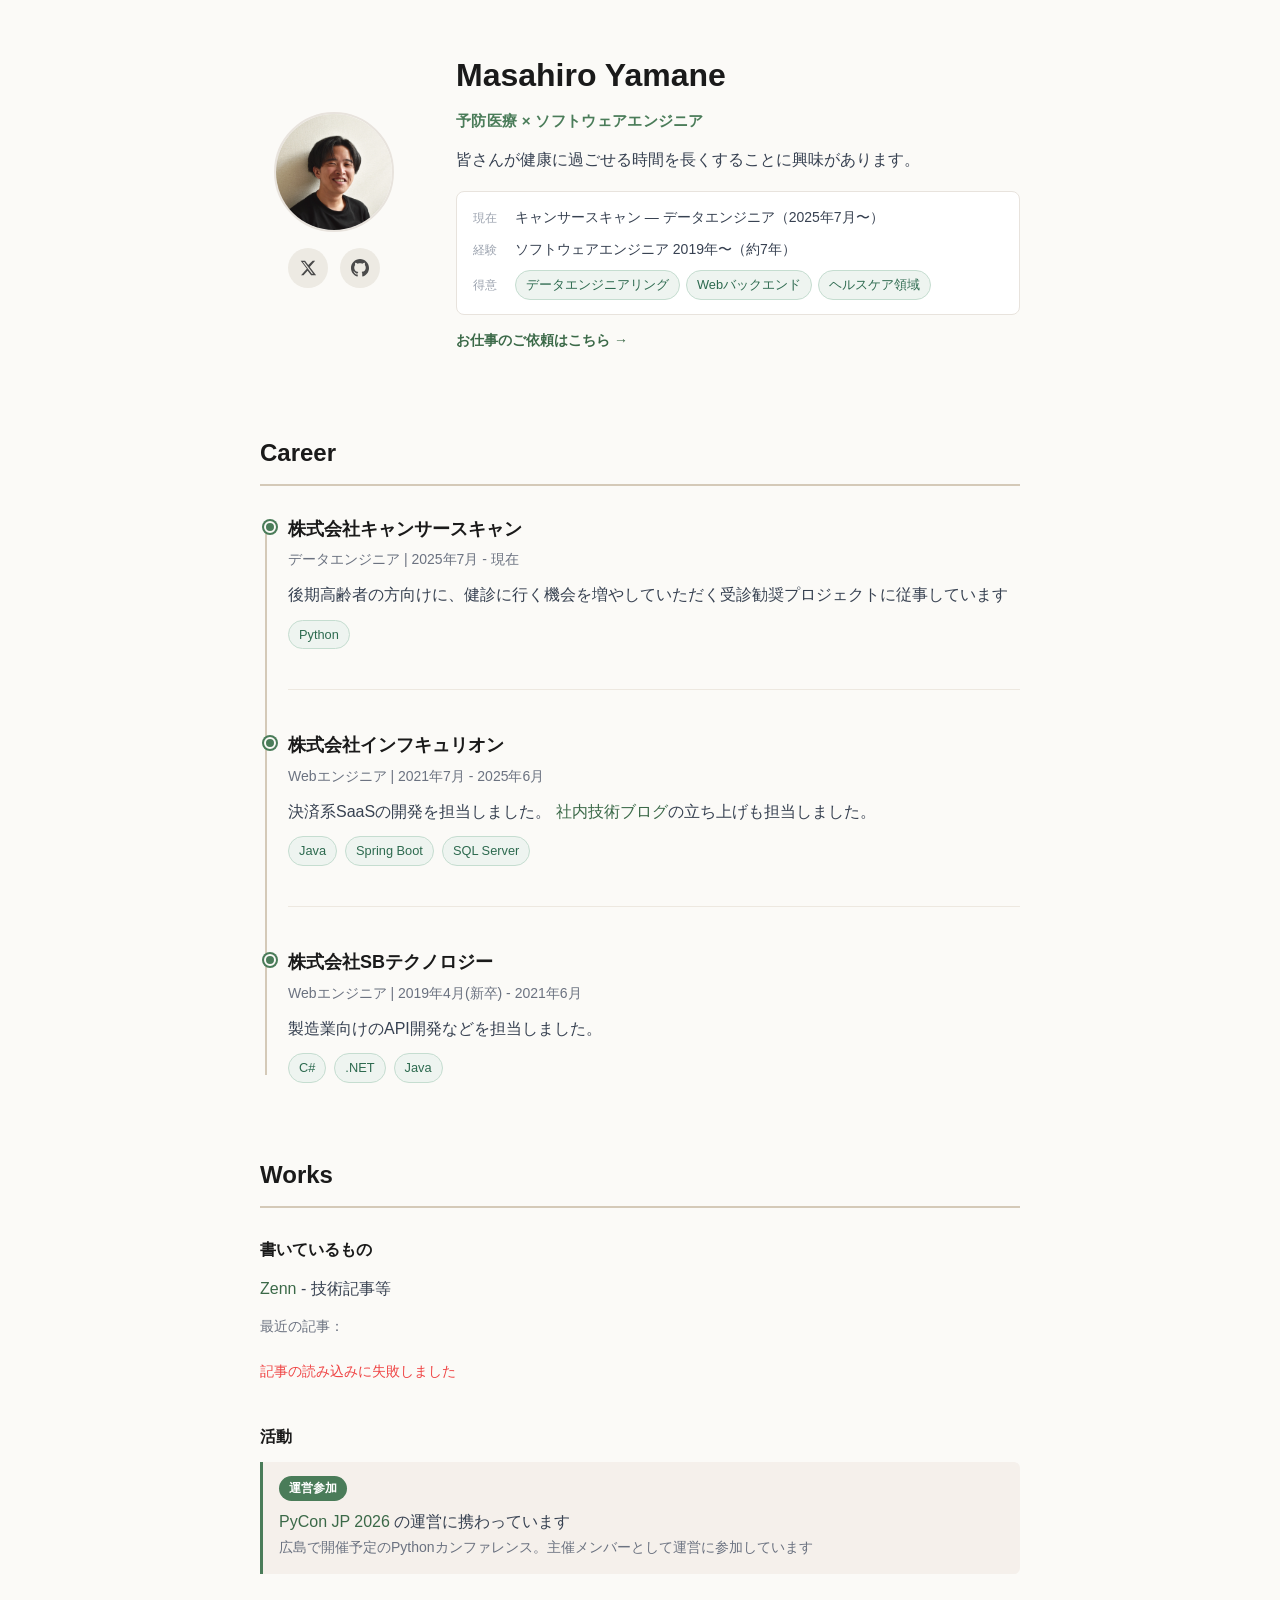
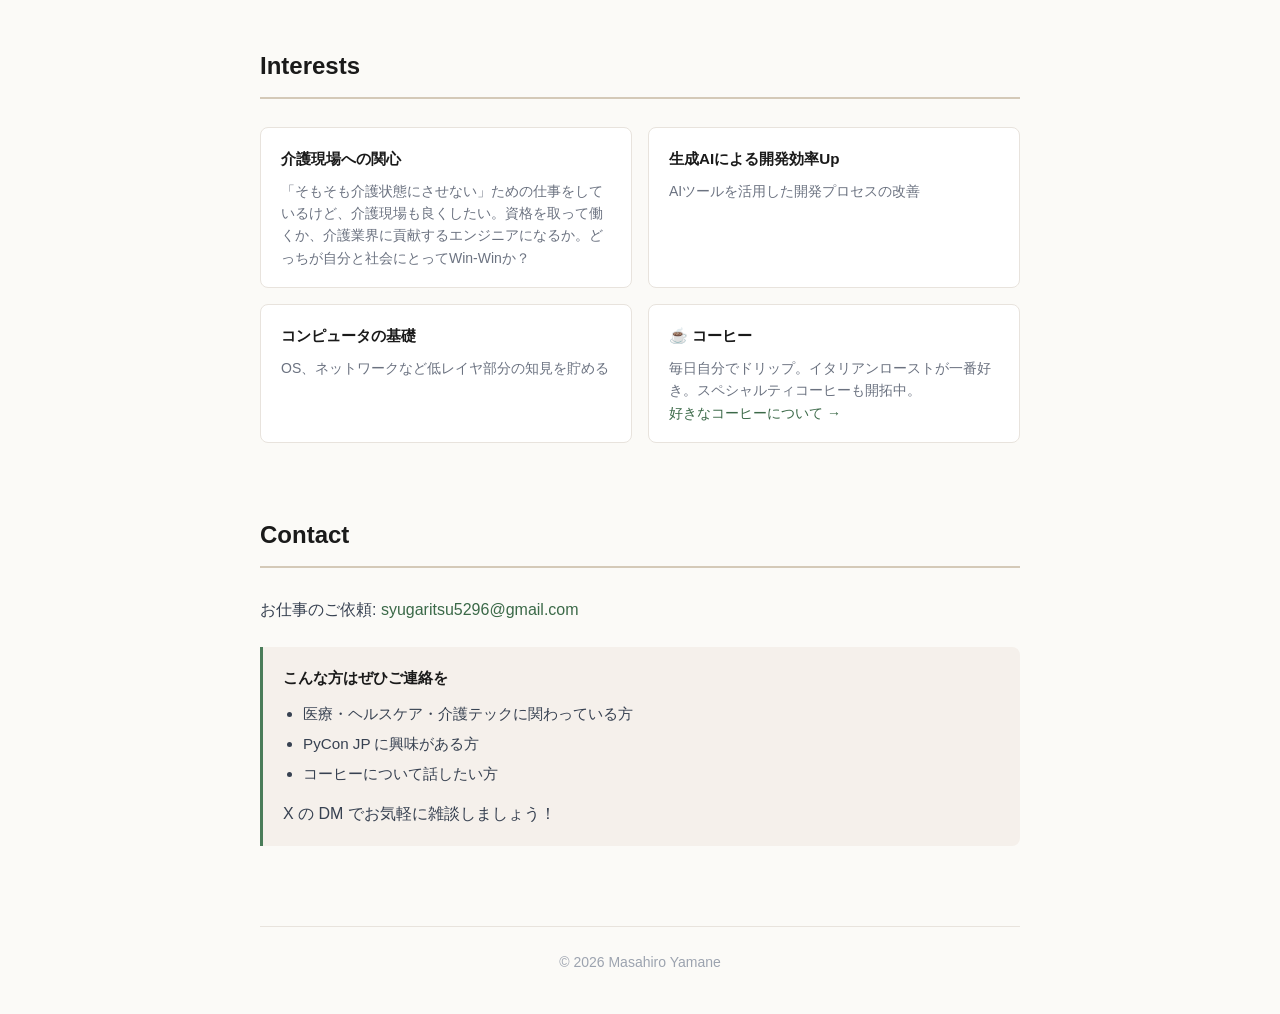
==== commit d829eafa: "ヒーローセクションのキャッチフレーズを「医療・介護・ヘルスケア × ソフトウェアエンジニア」から「予防医療 × ソフトウェアエンジニア」に変更" ====
--- a/index.html
+++ b/index.html
@@ -40,7 +40,7 @@
                 </div>
                 <div class="hero-right">
                     <h1>Masahiro Yamane</h1>
-                    <p class="tagline">医療・介護・ヘルスケア × ソフトウェアエンジニア</p>
+                    <p class="tagline">予防医療 × ソフトウェアエンジニア</p>
                     <p class="catchphrase">皆さんが健康に過ごせる時間を長くすることに興味があります。</p>
                     <div class="hero-summary">
                         <div class="summary-row">
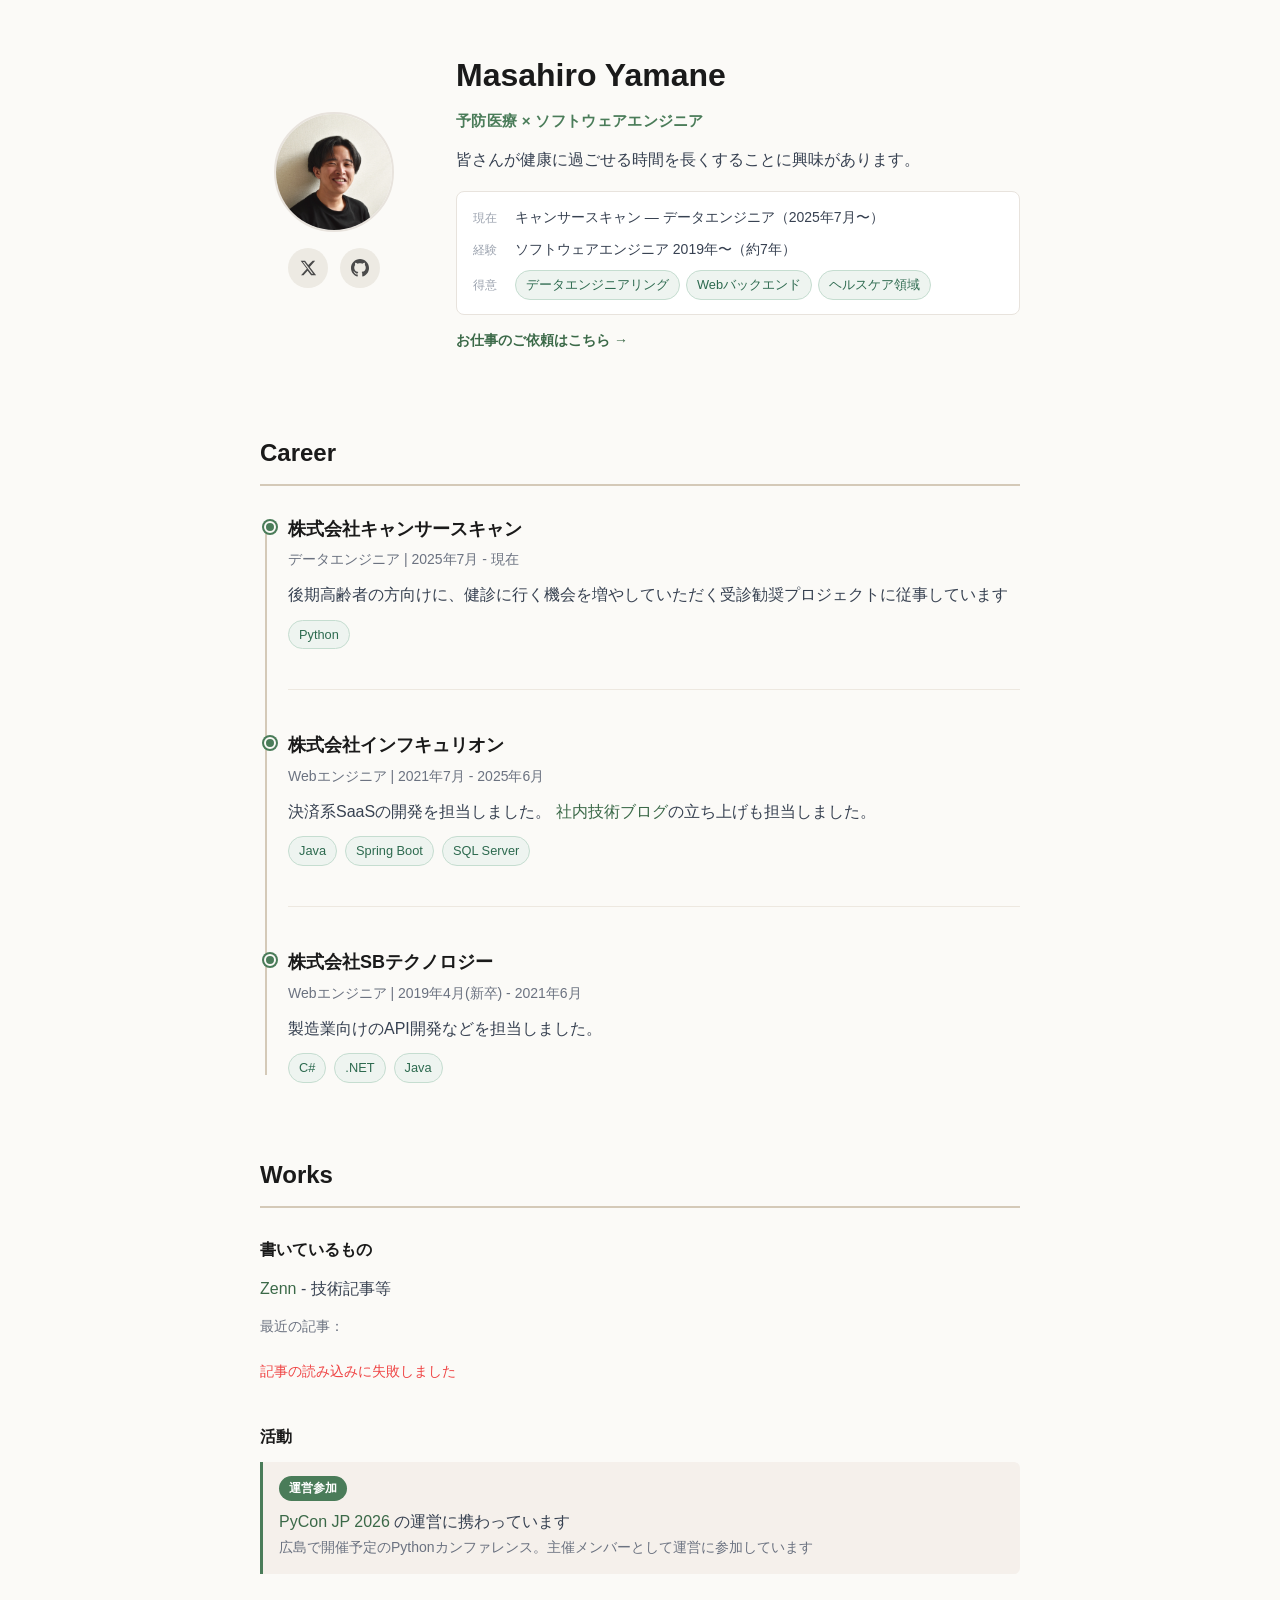
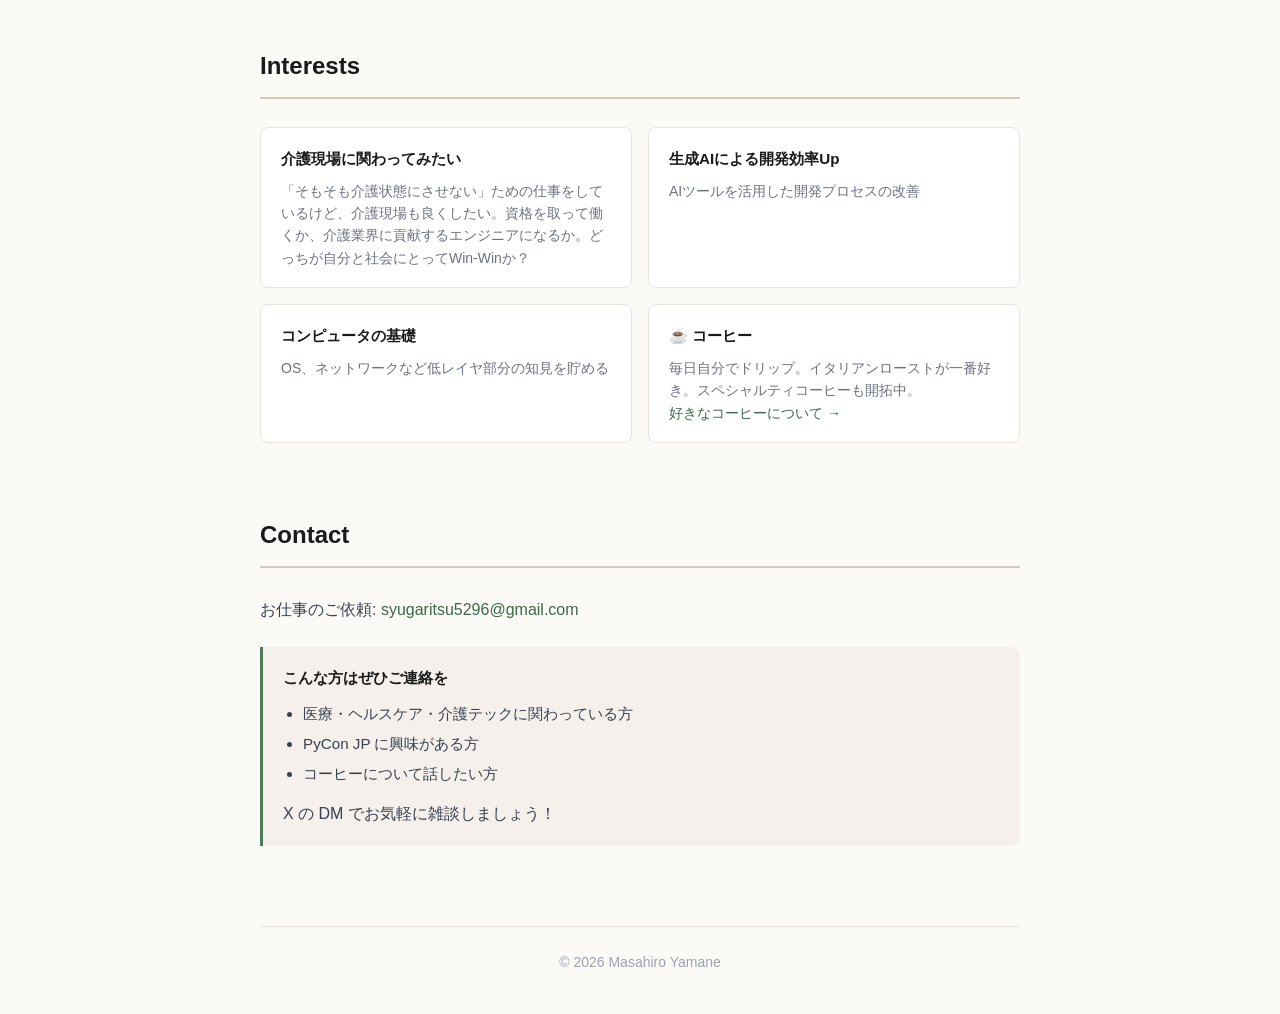
==== commit d7b2cad8: "興味セクションのタイトルを「介護現場への関心」から「介護現場に関わってみたい」に変更" ====
--- a/index.html
+++ b/index.html
@@ -150,7 +150,7 @@
                 <h2>Interests</h2>
                 <div class="interests-grid">
                     <div class="interest-card">
-                        <h3>介護現場への関心</h3>
+                        <h3>介護現場に関わってみたい</h3>
                         <p>「そもそも介護状態にさせない」ための仕事をしているけど、介護現場も良くしたい。資格を取って働くか、介護業界に貢献するエンジニアになるか。どっちが自分と社会にとってWin-Winか？</p>
                     </div>
                     <div class="interest-card">
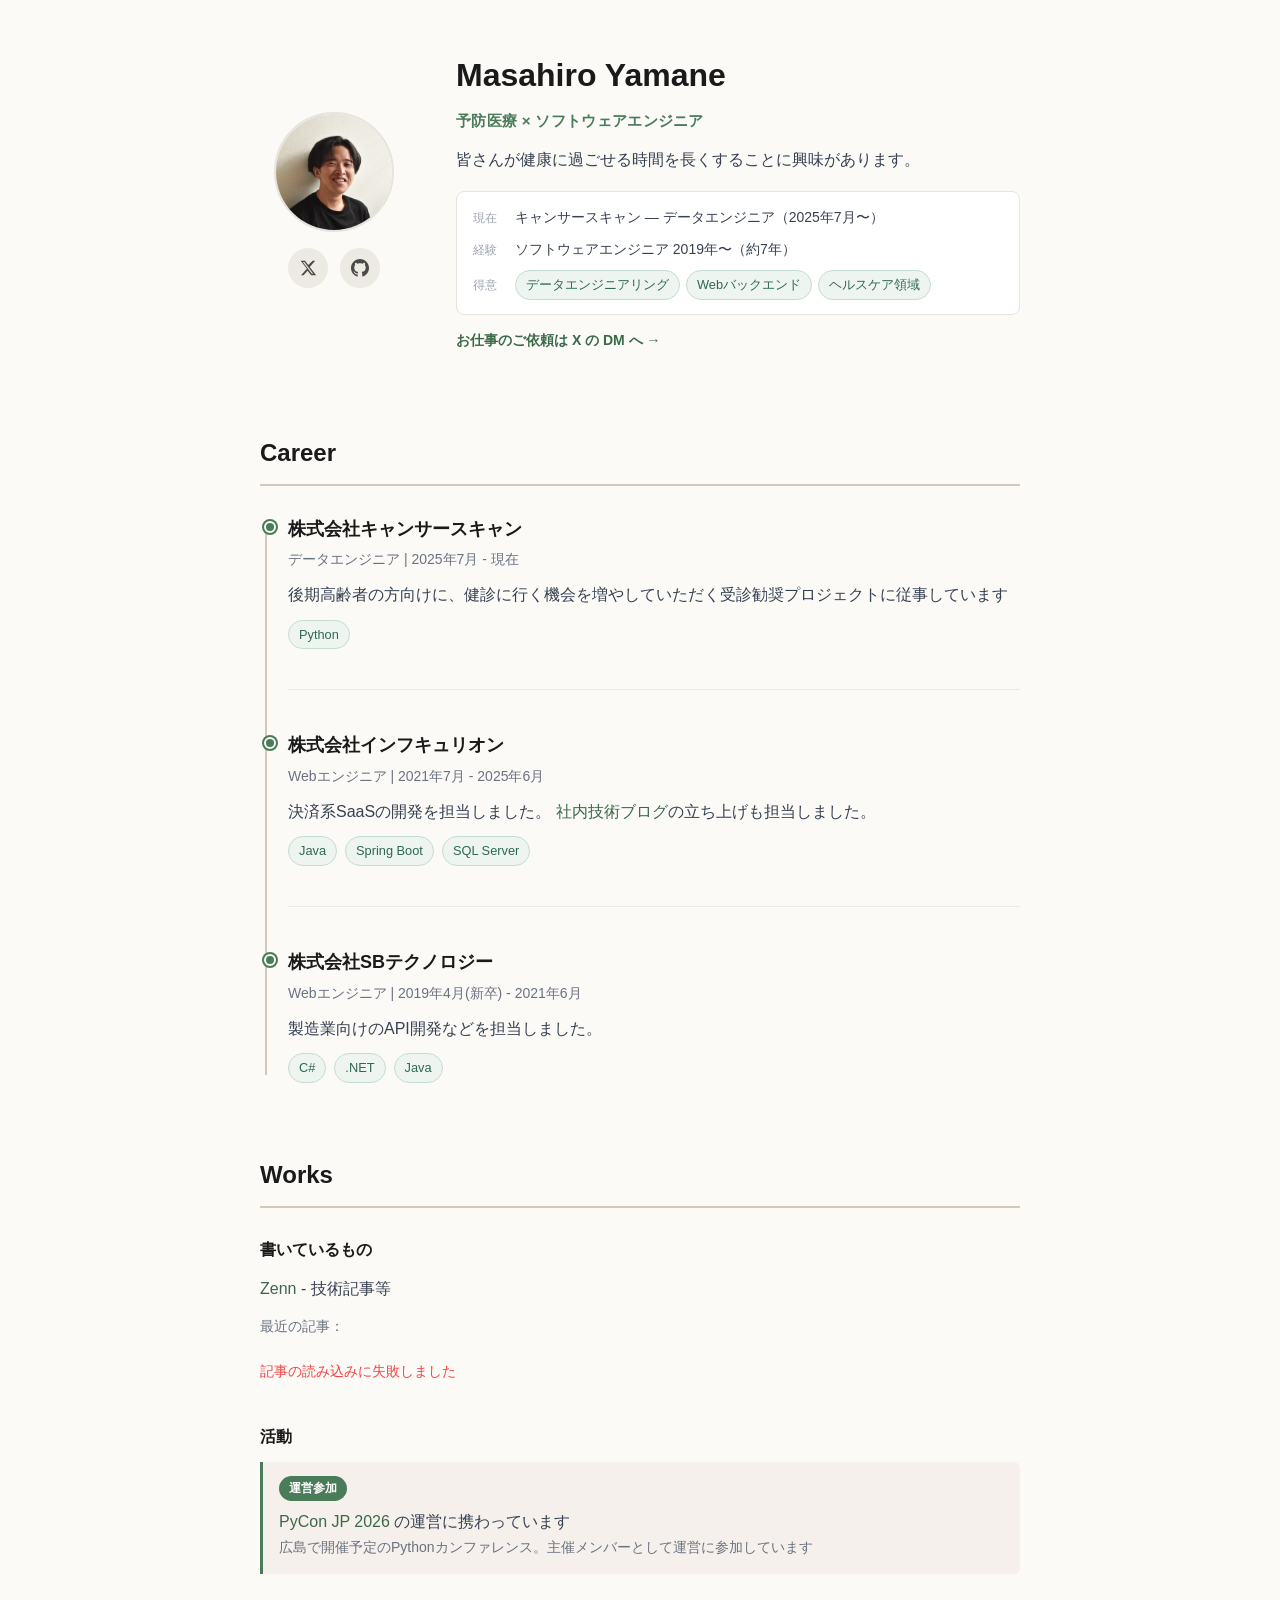
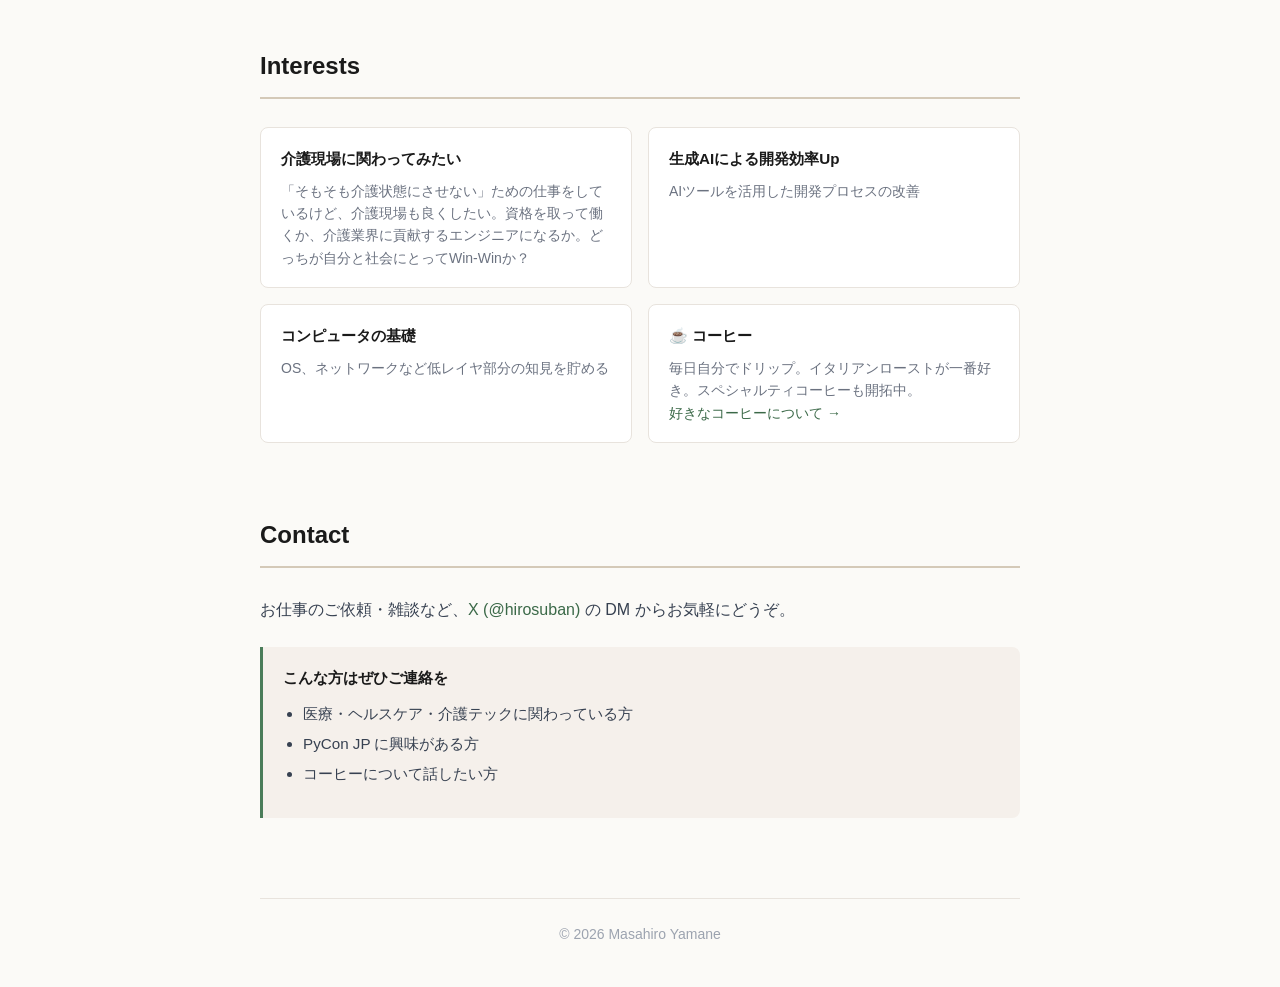
==== commit b14d0bd0: "連絡先セクションのメールアドレスをTwitterのDMリンクに変更し、ヒーローセクションの連絡リンクを更新" ====
--- a/index.html
+++ b/index.html
@@ -60,7 +60,7 @@
                             </div>
                         </div>
                     </div>
-                    <a href="#contact" class="hero-contact-link">お仕事のご依頼はこちら →</a>
+                    <a href="https://twitter.com/hirosuban" target="_blank" class="hero-contact-link">お仕事のご依頼は X の DM へ →</a>
                 </div>
             </div>
         </header>
@@ -172,7 +172,7 @@
             <!-- Contact Section -->
             <section id="contact">
                 <h2>Contact</h2>
-                <p>お仕事のご依頼: <a href="mailto:syugaritsu5296@gmail.com">syugaritsu5296@gmail.com</a></p>
+                <p>お仕事のご依頼・雑談など、<a href="https://twitter.com/hirosuban" target="_blank">X (@hirosuban)</a> の DM からお気軽にどうぞ。</p>
                 <div class="contact-callout">
                     <p class="contact-callout-title">こんな方はぜひご連絡を</p>
                     <ul>
@@ -180,7 +180,6 @@
                         <li>PyCon JP に興味がある方</li>
                         <li>コーヒーについて話したい方</li>
                     </ul>
-                    <p>X の DM でお気軽に雑談しましょう！</p>
                 </div>
             </section>
         </main>
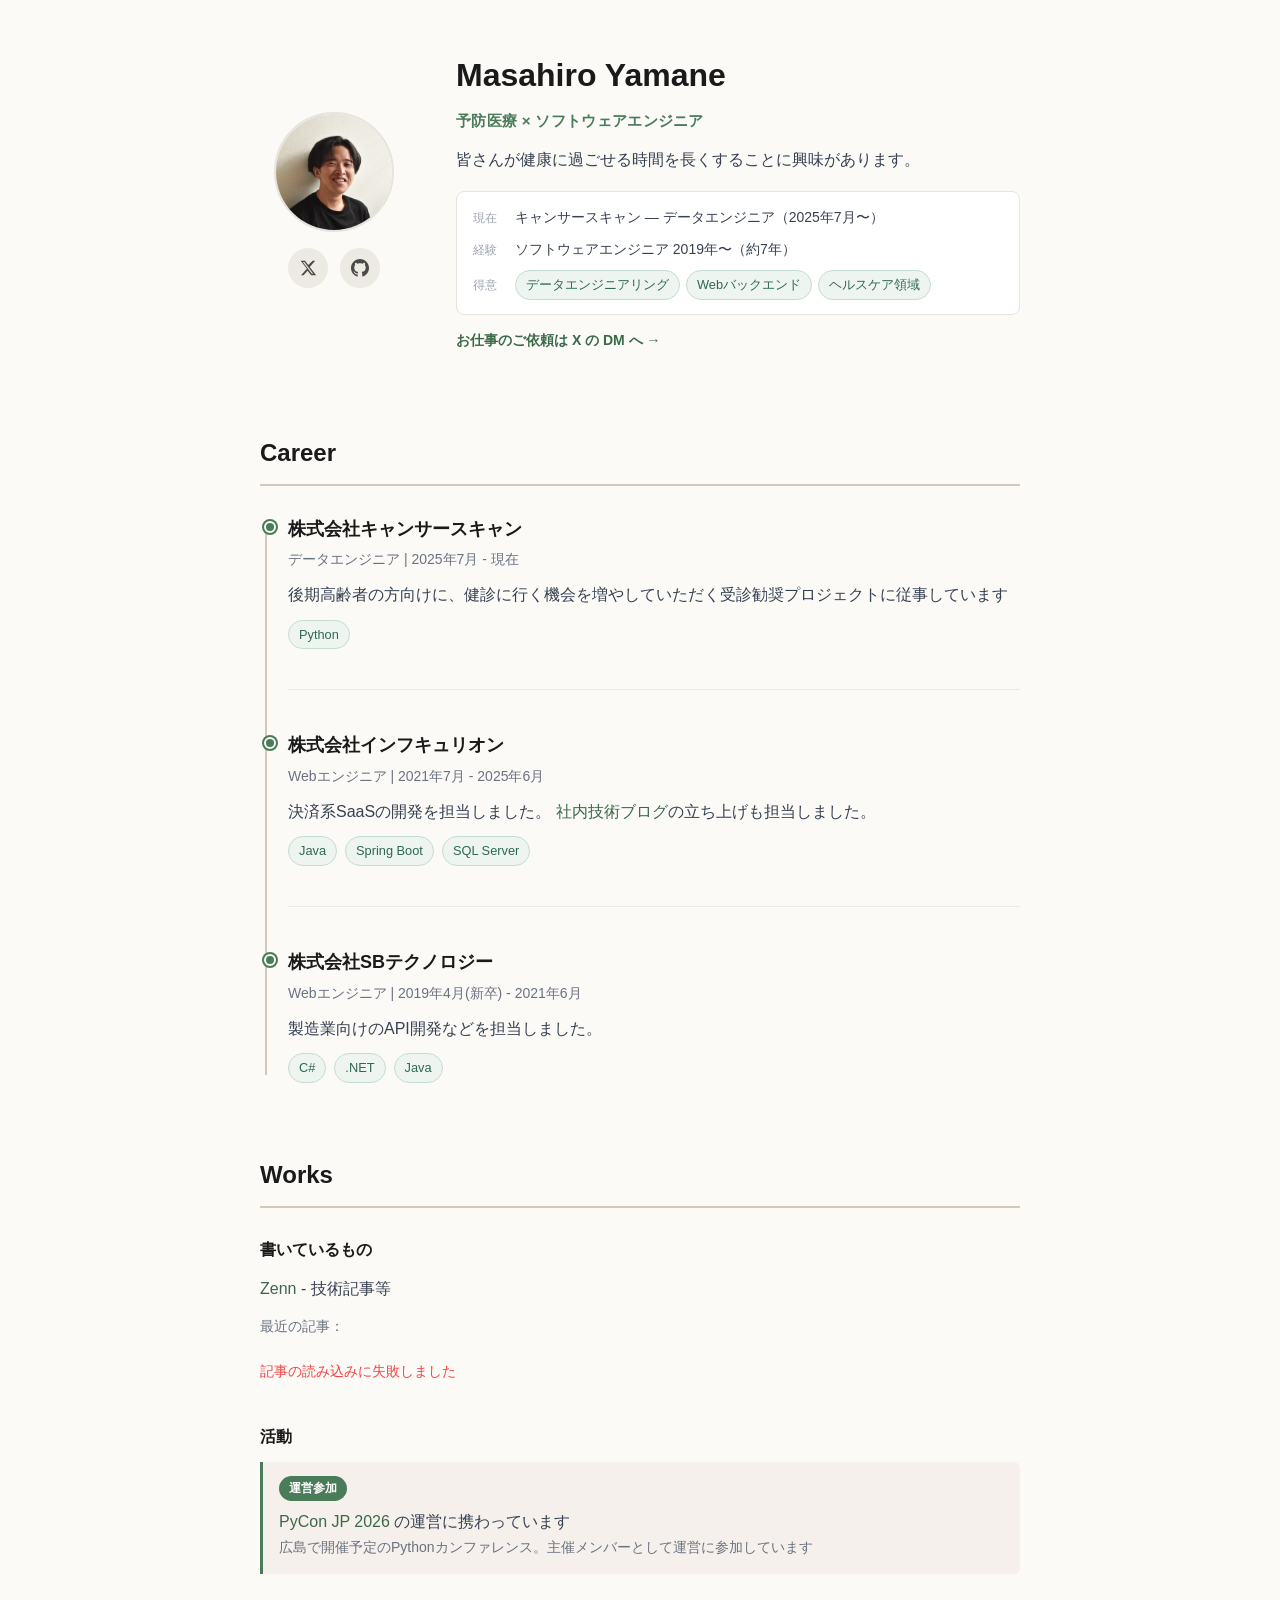
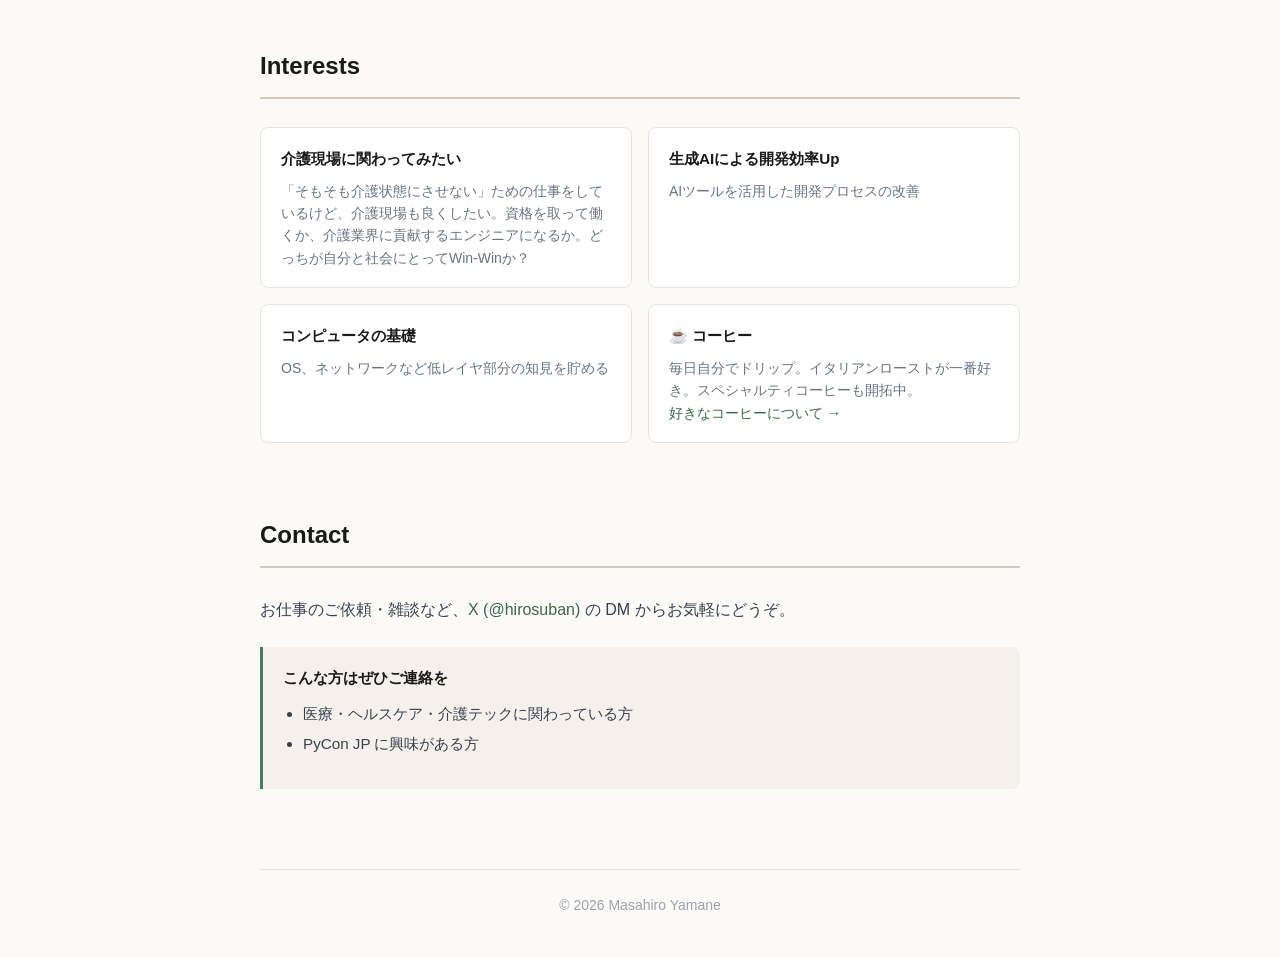
==== commit 56575b56: "興味セクションから「コーヒーについて話したい方」を削除" ====
--- a/index.html
+++ b/index.html
@@ -178,7 +178,6 @@
                     <ul>
                         <li>医療・ヘルスケア・介護テックに関わっている方</li>
                         <li>PyCon JP に興味がある方</li>
-                        <li>コーヒーについて話したい方</li>
                     </ul>
                 </div>
             </section>
